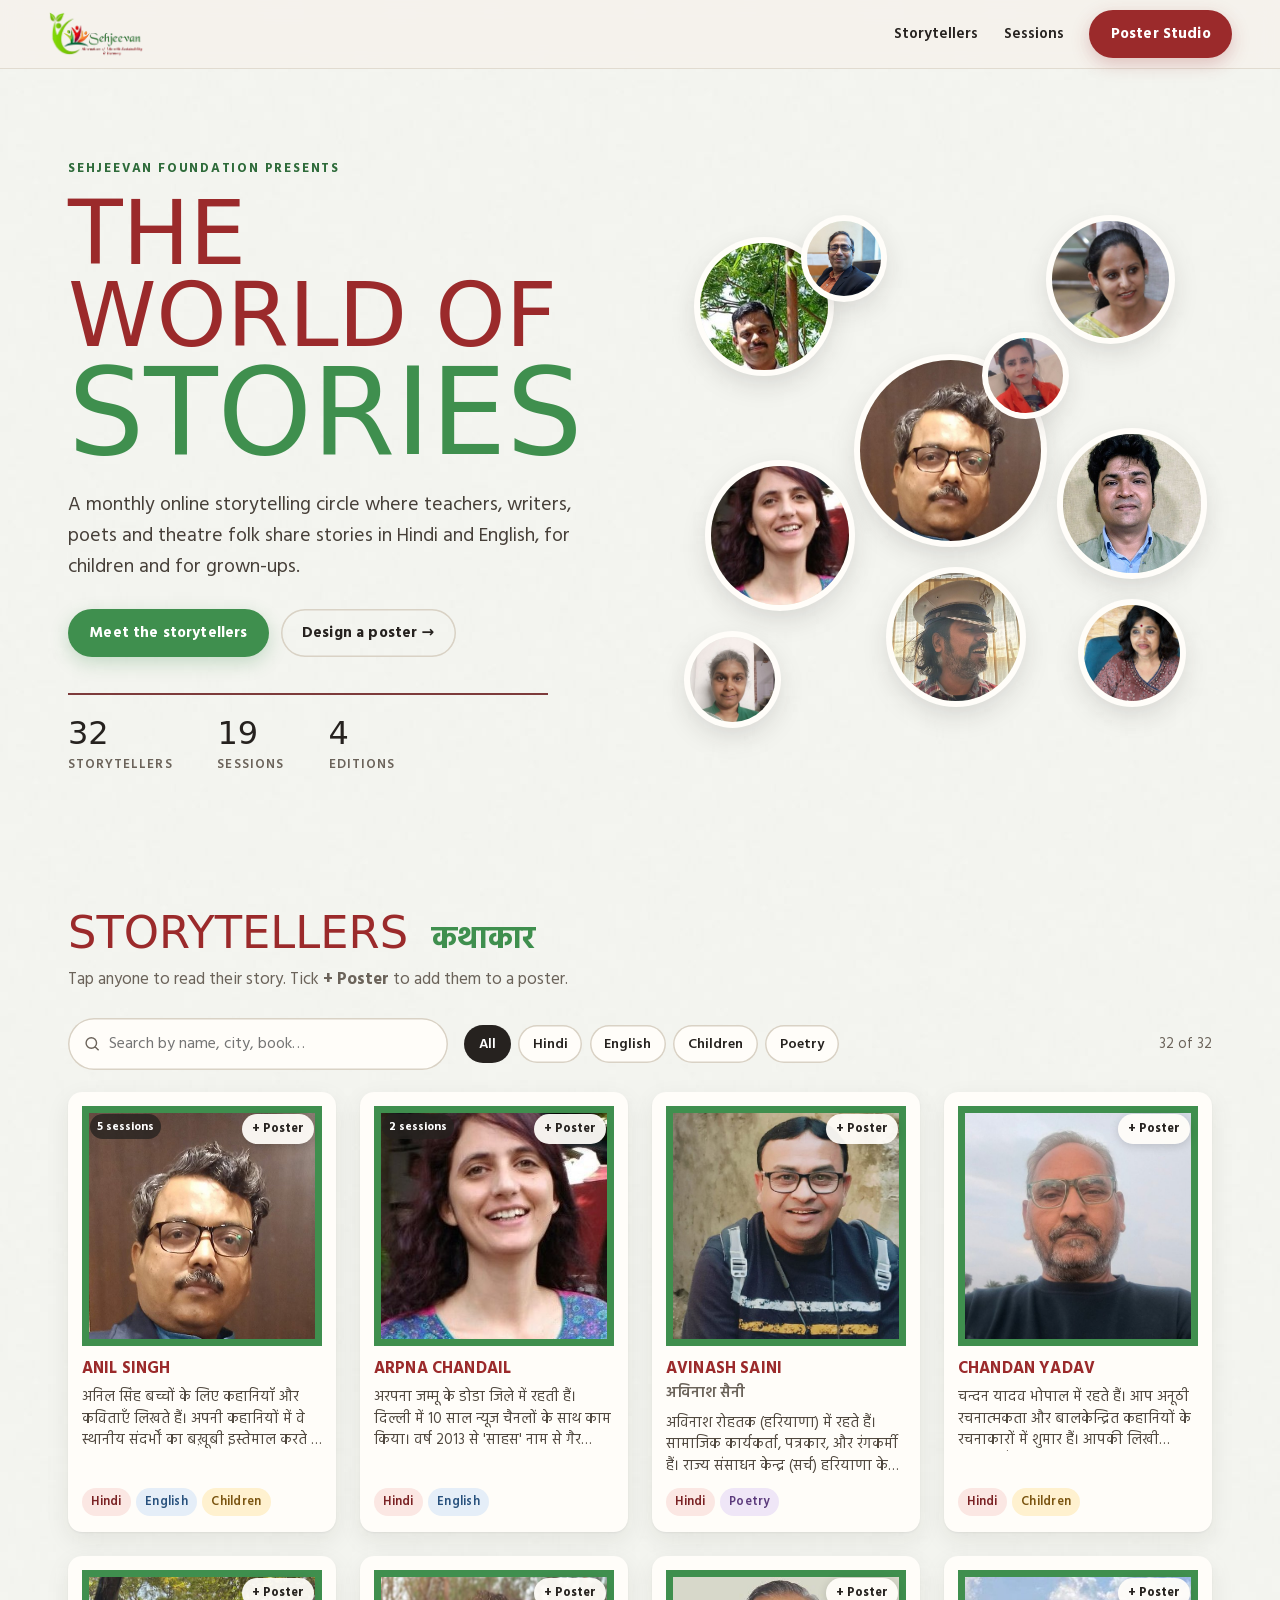
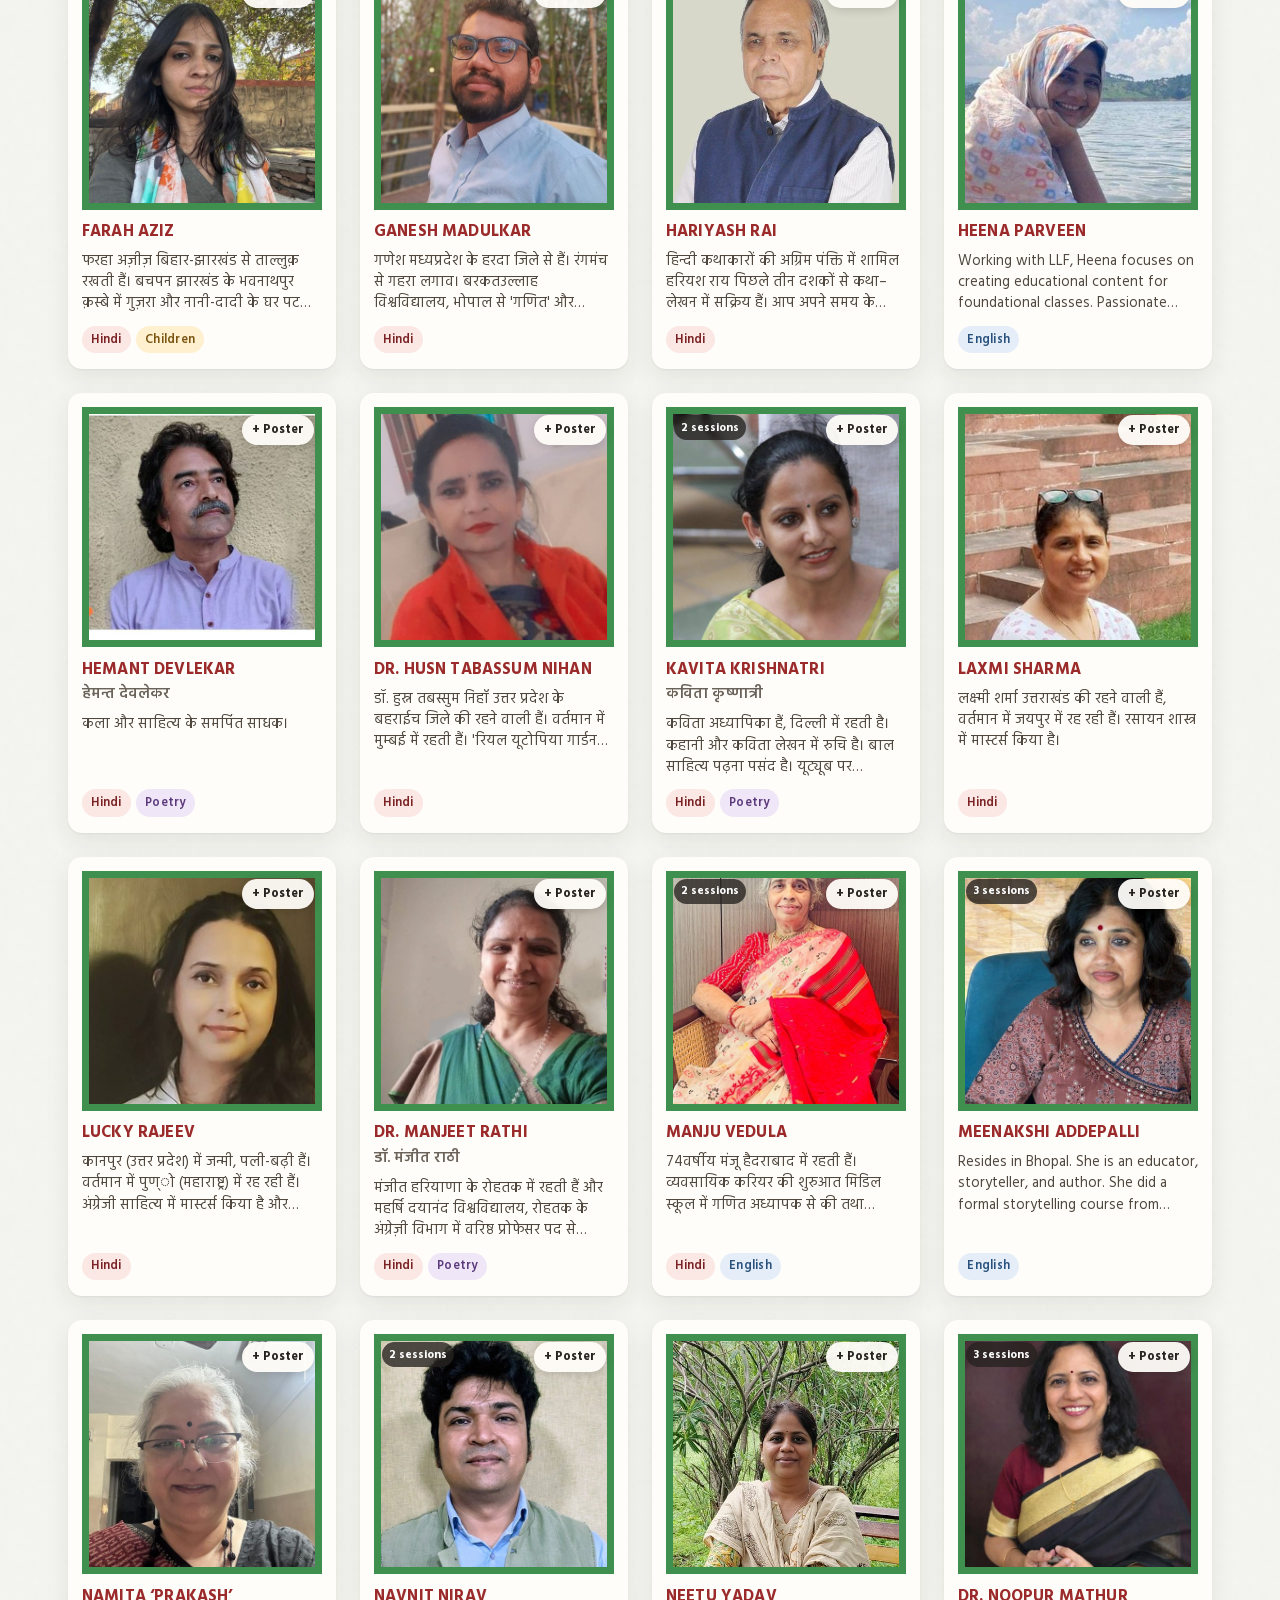
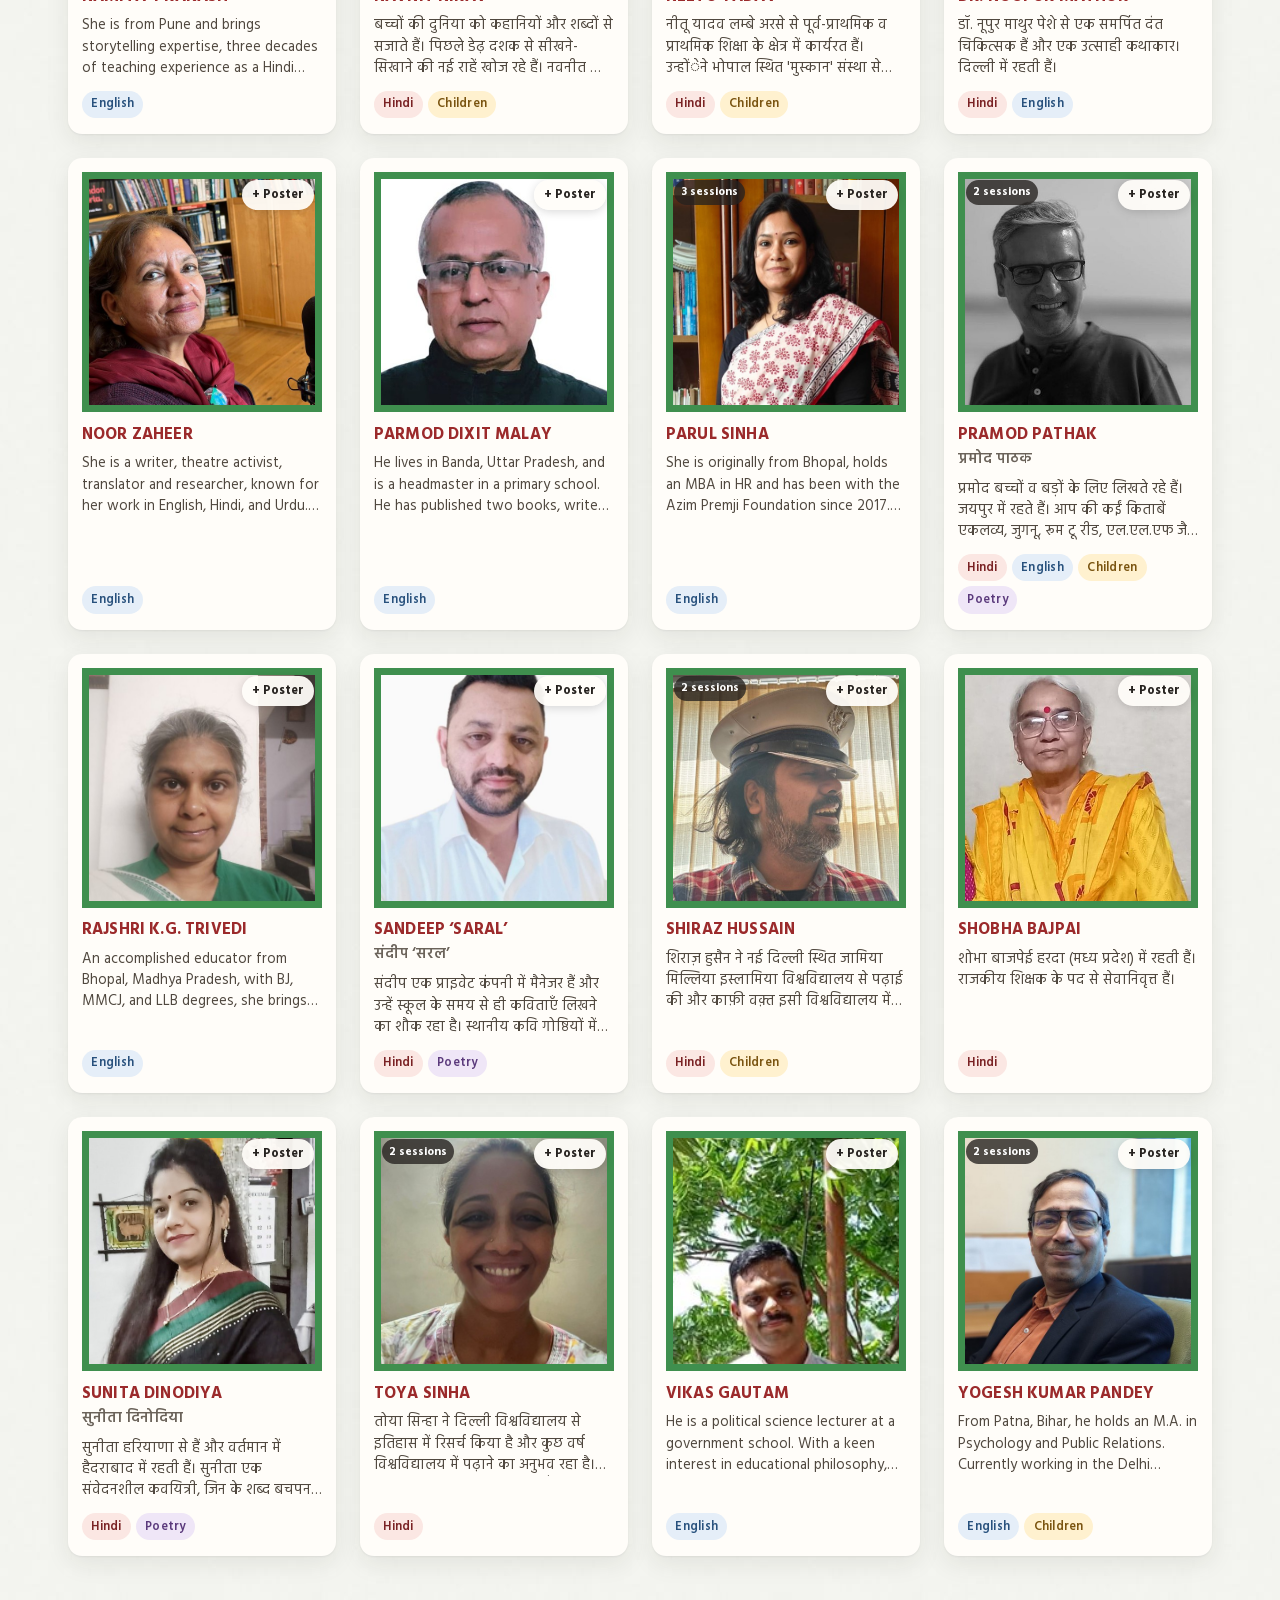
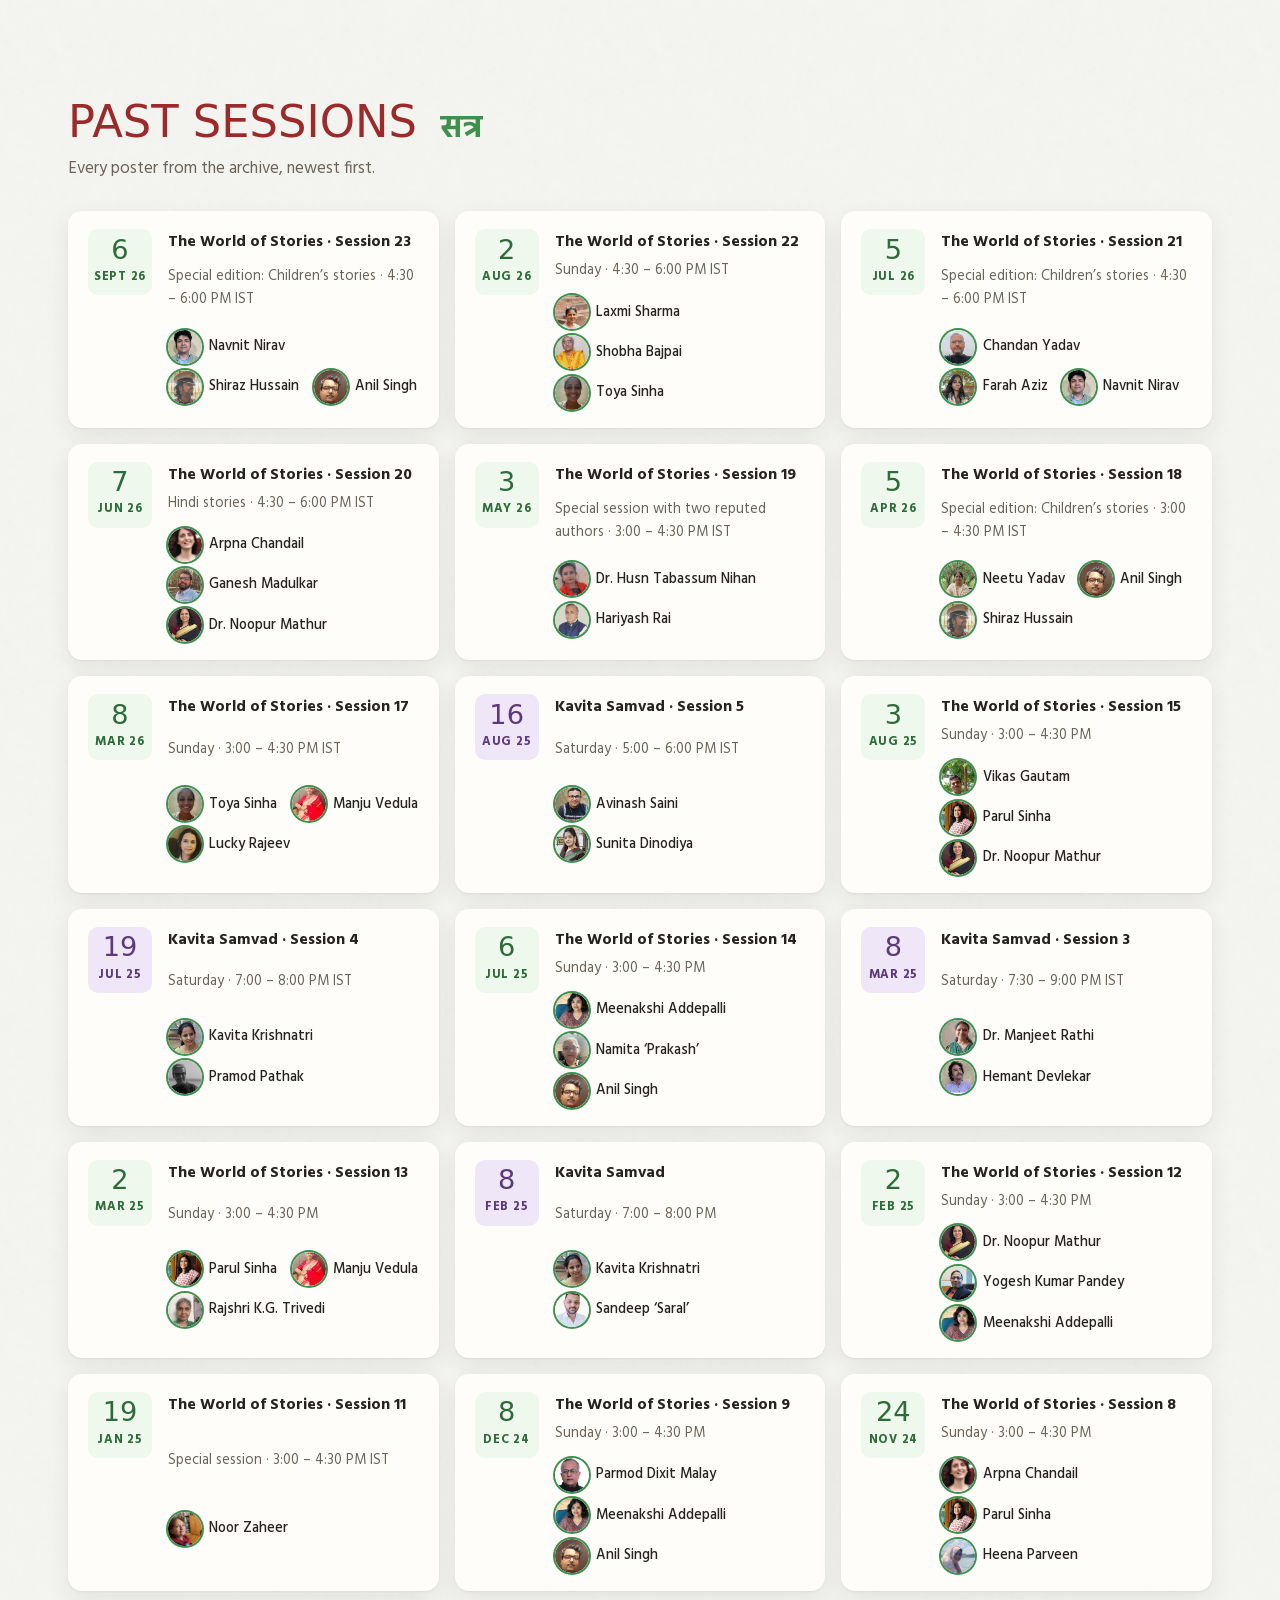
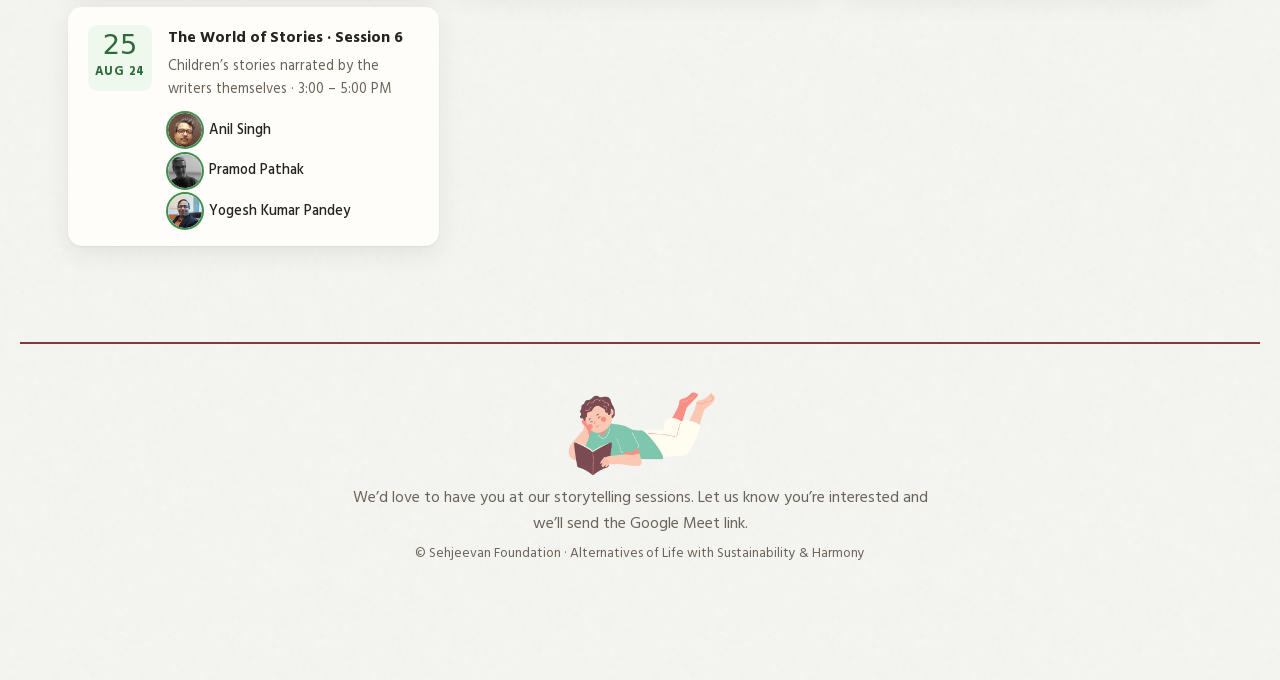
==== index.html @ e97596ca "Storyteller directory and Poster Studio for The World of Stories Photos, names and bios extracted fr" ====
<!doctype html>
<html lang="en">
<head>
  <meta charset="utf-8">
  <meta name="viewport" content="width=device-width, initial-scale=1">
  <title>The World of Stories · Sehjeevan</title>
  <meta name="description" content="Meet the storytellers and poets of Sehjeevan Foundation's online storytelling circle — Hindi, English, Children and Poetry editions.">
  <link rel="icon" href="assets/img/sehjeevan-logo.png">
  <link rel="stylesheet" href="css/base.css">
  <link rel="stylesheet" href="css/site.css">
</head>
<body>
  <header class="topbar">
    <a class="brand" href="./" aria-label="Sehjeevan home"><img src="assets/img/sehjeevan-logo.png" alt="Sehjeevan — Alternatives of Life with Sustainability & Harmony"></a>
    <nav>
      <a href="#storytellers" class="hide-sm">Storytellers</a>
      <a href="#sessions" class="hide-sm">Sessions</a>
      <a class="btn btn-primary" href="poster.html">Poster Studio</a>
    </nav>
  </header>

  <main>
    <section class="hero">
      <div class="hero-copy reveal">
        <p class="eyebrow">Sehjeevan Foundation presents</p>
        <h1 class="wordmark">
          <span class="wm-red">The<br>World of</span>
          <span class="wm-green">Stories</span>
        </h1>
        <p class="lede">A monthly online storytelling circle where teachers, writers, poets and theatre folk share stories in Hindi and English, for children and for grown-ups.</p>
        <div class="hero-cta">
          <a class="btn btn-green" href="#storytellers">Meet the storytellers</a>
          <a class="btn btn-ghost" href="poster.html">Design a poster →</a>
        </div>
        <dl class="stats">
          <div><dt id="stat-people">—</dt><dd>storytellers</dd></div>
          <div><dt id="stat-sessions">—</dt><dd>sessions</dd></div>
          <div><dt>4</dt><dd>editions</dd></div>
        </dl>
      </div>
      <div class="hero-mosaic" id="mosaic" aria-hidden="true"></div>
    </section>

    <section id="storytellers" class="section">
      <div class="section-head reveal">
        <h2>Storytellers <span class="hi">कथाकार</span></h2>
        <p>Tap anyone to read their story. Tick <b>+ Poster</b> to add them to a poster.</p>
      </div>
      <div class="toolbar reveal">
        <label class="search">
          <span class="sr-only">Search storytellers</span>
          <svg viewBox="0 0 24 24" width="18" height="18" aria-hidden="true"><path fill="none" stroke="currentColor" stroke-width="2" d="M10.5 18a7.5 7.5 0 1 1 0-15 7.5 7.5 0 0 1 0 15Zm5.3-2.2L21 21"/></svg>
          <input id="q" type="search" placeholder="Search by name, city, book…" autocomplete="off">
        </label>
        <div class="filters" id="filters" role="group" aria-label="Filter by edition"></div>
        <span class="count" id="count" aria-live="polite"></span>
      </div>
      <div class="grid" id="grid"></div>
      <p class="empty" id="empty" hidden>No storytellers match that search.</p>
    </section>

    <section id="sessions" class="section">
      <div class="section-head reveal">
        <h2>Past sessions <span class="hi">सत्र</span></h2>
        <p>Every poster from the archive, newest first.</p>
      </div>
      <ol class="timeline" id="timeline"></ol>
    </section>
  </main>

  <footer class="site-foot">
    <img src="assets/img/reader.png" alt="" class="foot-reader">
    <p>We’d love to have you at our storytelling sessions. Let us know you’re interested and we’ll send the Google Meet link.</p>
    <p class="small">© Sehjeevan Foundation · Alternatives of Life with Sustainability &amp; Harmony</p>
  </footer>

  <div class="tray" id="tray" hidden>
    <div class="tray-faces" id="trayFaces"></div>
    <span id="trayLabel"></span>
    <button class="btn btn-ghost tray-clear" id="trayClear" type="button">Clear</button>
    <a class="btn btn-primary" id="trayGo" href="poster.html">Create poster →</a>
  </div>

  <dialog class="profile" id="profile">
    <button class="close" type="button" aria-label="Close" data-close>×</button>
    <div class="profile-body" id="profileBody"></div>
  </dialog>

  <script src="data/storytellers.js"></script>
  <script src="js/common.js"></script>
  <script src="js/site.js"></script>
</body>
</html>
---- css/base.css ----
@import url('../assets/fonts/fonts.css');

:root {
  --red: #9b2a2b;
  --red-deep: #7a2224;
  --green: #3f8f4e;
  --green-deep: #2e6b3a;
  --mint: #eef8ec;
  --mint-2: #dff1db;
  --ink: #26221f;
  --muted: #6b635a;
  --line: #d9d2c5;
  --paper: #f5f2ec;
  --card: #fffdf9;
  --rule: #7d3b3b;
  --shadow: 0 1px 2px rgba(38, 34, 31, .06), 0 8px 24px rgba(38, 34, 31, .08);
  --radius: 14px;
  --display: 'Archivo Black', 'Archivo', system-ui, sans-serif;
  --sans: 'Archivo', 'Hind', system-ui, sans-serif;
  --text: 'Hind', 'Archivo', system-ui, sans-serif;
}

* { box-sizing: border-box; }
html { scroll-behavior: smooth; }
body {
  margin: 0;
  font-family: var(--text);
  color: var(--ink);
  background: var(--paper) url('../assets/img/paper.jpg');
  -webkit-font-smoothing: antialiased;
  overflow-x: clip;
}
img { display: block; max-width: 100%; }
button, input, select, textarea { font: inherit; color: inherit; }
a { color: var(--green-deep); }
:focus-visible { outline: 3px solid color-mix(in srgb, var(--green) 60%, transparent); outline-offset: 2px; }

.btn {
  display: inline-flex; align-items: center; justify-content: center; gap: .5em;
  border: 0; border-radius: 999px; padding: .8em 1.4em;
  font-family: var(--sans); font-weight: 700; font-size: .95rem; letter-spacing: .01em;
  cursor: pointer; text-decoration: none; transition: transform .15s ease, background .15s ease, box-shadow .15s ease;
}
.btn:active { transform: translateY(1px); }
.btn-primary { background: var(--red); color: #fff; box-shadow: 0 6px 18px rgba(155, 42, 43, .25); }
.btn-primary:hover { background: var(--red-deep); }
.btn-green { background: var(--green); color: #fff; box-shadow: 0 6px 18px rgba(63, 143, 78, .25); }
.btn-green:hover { background: var(--green-deep); }
.btn-ghost { background: transparent; color: var(--ink); box-shadow: inset 0 0 0 1.5px var(--line); }
.btn-ghost:hover { box-shadow: inset 0 0 0 1.5px var(--ink); }

.chip {
  display: inline-flex; align-items: center; gap: .35em;
  font-family: var(--sans); font-weight: 600; font-size: .78rem; letter-spacing: .02em;
  padding: .3em .75em; border-radius: 999px; white-space: nowrap;
}
.chip.hindi { background: #fbe7e3; color: var(--red-deep); }
.chip.english { background: #e5eef8; color: #28517d; }
.chip.children { background: #fff1cf; color: #7a5410; }
.chip.poetry { background: #efe6f7; color: #5b3a7c; }

.brand { display: flex; align-items: center; gap: .6rem; text-decoration: none; color: var(--ink); }
.brand img { height: 46px; width: auto; }

.topbar {
  position: sticky; top: 0; z-index: 30;
  display: flex; align-items: center; justify-content: space-between; gap: 1rem;
  padding: .6rem clamp(16px, 4vw, 48px);
  background: color-mix(in srgb, var(--paper) 88%, transparent);
  backdrop-filter: blur(10px); -webkit-backdrop-filter: blur(10px);
  border-bottom: 1px solid color-mix(in srgb, var(--line) 70%, transparent);
}
.topbar nav { display: flex; align-items: center; gap: clamp(.5rem, 2vw, 1.6rem); }
.topbar nav a:not(.btn) { color: var(--ink); text-decoration: none; font-family: var(--sans); font-weight: 600; font-size: .95rem; }
.topbar nav a:not(.btn):hover { color: var(--red); }
@media (max-width: 640px) { .topbar nav a.hide-sm { display: none; } .brand img { height: 38px; } }

.sr-only { position: absolute; width: 1px; height: 1px; overflow: hidden; clip: rect(0 0 0 0); white-space: nowrap; }
---- css/site.css ----
/* ---------- Hero ---------- */
.hero {
  display: grid; grid-template-columns: minmax(0, 1.05fr) minmax(0, 1fr); gap: clamp(24px, 4vw, 64px);
  align-items: center; max-width: 1240px; margin: 0 auto;
  padding: clamp(32px, 7vw, 96px) clamp(16px, 4vw, 48px) clamp(24px, 5vw, 72px);
}
.eyebrow { font-family: var(--sans); font-weight: 700; text-transform: uppercase; letter-spacing: .14em; font-size: .8rem; color: var(--green-deep); margin: 0 0 .8rem; }
.wordmark { margin: 0; font-family: var(--display); font-weight: 400; text-transform: uppercase; line-height: .92; letter-spacing: -.01em; }
.wordmark .wm-red { display: block; color: var(--red); font-size: clamp(2.8rem, 7vw, 5.6rem); }
.wordmark .wm-green { display: block; color: var(--green); font-size: clamp(3.6rem, 9.4vw, 7.6rem); }
.lede { font-size: clamp(1.05rem, 1.6vw, 1.22rem); line-height: 1.6; color: #463f38; max-width: 34rem; margin: 1.4rem 0 1.6rem; }
.hero-cta { display: flex; flex-wrap: wrap; gap: .75rem; }
.stats { display: flex; gap: clamp(1.2rem, 4vw, 2.8rem); margin: 2.2rem 0 0; padding-top: 1.4rem; border-top: 2px solid var(--rule); max-width: 30rem; }
.stats div { margin: 0; }
.stats dt { font-family: var(--display); font-size: 2rem; color: var(--ink); line-height: 1; }
.stats dd { margin: .3rem 0 0; font-family: var(--sans); font-weight: 600; font-size: .82rem; text-transform: uppercase; letter-spacing: .08em; color: var(--muted); }

.hero-mosaic { position: relative; aspect-ratio: 1 / 1; width: 100%; max-width: 560px; justify-self: center; }
.hero-mosaic .bubble {
  position: absolute; border-radius: 50%; overflow: hidden; background: var(--mint);
  box-shadow: 0 0 0 6px var(--card), 0 10px 30px rgba(38, 34, 31, .18);
  animation: float 7s ease-in-out infinite; cursor: pointer;
  transition: box-shadow .2s ease;
}
.hero-mosaic .bubble:hover { box-shadow: 0 0 0 6px var(--green), 0 10px 30px rgba(38, 34, 31, .22); }
.hero-mosaic .bubble img { width: 100%; height: 100%; object-fit: cover; }
@keyframes float { 0%, 100% { translate: 0 0; } 50% { translate: 0 -10px; } }
@media (prefers-reduced-motion: reduce) { .hero-mosaic .bubble { animation: none; } }

@media (max-width: 860px) {
  .hero { grid-template-columns: 1fr; }
  .hero-mosaic { max-width: 420px; order: -1; }
}

/* ---------- Sections ---------- */
.section { max-width: 1240px; margin: 0 auto; padding: clamp(32px, 6vw, 72px) clamp(16px, 4vw, 48px); }
.section-head h2 { font-family: var(--display); font-weight: 400; text-transform: uppercase; color: var(--red); font-size: clamp(1.9rem, 4vw, 2.8rem); margin: 0; line-height: 1; }
.section-head h2 .hi { font-family: 'Hind', sans-serif; font-weight: 700; text-transform: none; color: var(--green); font-size: .7em; margin-left: .3em; }
.section-head p { color: var(--muted); margin: .6rem 0 0; font-size: 1.05rem; }

.toolbar { display: flex; flex-wrap: wrap; align-items: center; gap: .8rem 1rem; margin: 1.6rem 0 1.4rem; }
.search { display: flex; align-items: center; gap: .5rem; flex: 1 1 260px; max-width: 380px; background: var(--card); border-radius: 999px; padding: .15rem 1rem; box-shadow: inset 0 0 0 1.5px var(--line); color: var(--muted); }
.search:focus-within { box-shadow: inset 0 0 0 2px var(--green); }
.search input { border: 0; background: transparent; outline: 0; padding: .65rem 0; width: 100%; color: var(--ink); }
.filters { display: flex; flex-wrap: wrap; gap: .45rem; }
.filters button {
  border: 0; cursor: pointer; font-family: var(--sans); font-weight: 600; font-size: .88rem;
  padding: .55em 1.05em; border-radius: 999px; background: var(--card); box-shadow: inset 0 0 0 1.5px var(--line); color: var(--ink);
  transition: background .15s, color .15s, box-shadow .15s;
}
.filters button:hover { box-shadow: inset 0 0 0 1.5px var(--ink); }
.filters button[aria-pressed="true"] { background: var(--ink); color: #fff; box-shadow: none; }
.count { margin-left: auto; color: var(--muted); font-family: var(--sans); font-size: .9rem; }

/* ---------- Cards ---------- */
.grid { display: grid; grid-template-columns: repeat(auto-fill, minmax(min(220px, 100%), 1fr)); gap: clamp(14px, 2vw, 24px); }
.card {
  position: relative; background: var(--card); border-radius: var(--radius); box-shadow: var(--shadow);
  padding: 14px 14px 16px; cursor: pointer; text-align: left; border: 0; display: flex; flex-direction: column;
  transition: transform .25s cubic-bezier(.2, .7, .3, 1), box-shadow .25s;
}
.card:hover { transform: translateY(-4px) rotate(-.4deg); box-shadow: 0 2px 4px rgba(38, 34, 31, .06), 0 18px 40px rgba(38, 34, 31, .14); }
.card .frame { position: relative; aspect-ratio: 1; border: 7px solid var(--green); background: var(--mint-2); overflow: hidden; }
.card .frame img { width: 100%; height: 100%; object-fit: cover; transition: scale .5s ease; }
.card:hover .frame img { scale: 1.04; }
.card h3 { font-family: var(--sans); font-weight: 800; text-transform: uppercase; color: var(--red); font-size: 1.02rem; letter-spacing: .01em; margin: .85rem 0 0; line-height: 1.2; }
.card .hi-name { font-weight: 600; color: var(--muted); font-size: .95rem; margin-top: .1rem; }
.card .snippet { color: #50483f; font-size: .92rem; line-height: 1.45; margin: .5rem 0 .7rem; display: -webkit-box; -webkit-line-clamp: 3; -webkit-box-orient: vertical; overflow: hidden; }
.card .tags { display: flex; flex-wrap: wrap; gap: .3rem; margin-top: auto; }
.card .pick {
  position: absolute; top: 22px; right: 22px; z-index: 2;
  border: 0; cursor: pointer; border-radius: 999px; padding: .4em .8em;
  font-family: var(--sans); font-weight: 700; font-size: .78rem;
  background: rgba(255, 253, 249, .94); color: var(--ink); box-shadow: 0 2px 10px rgba(0, 0, 0, .15);
  transition: background .15s, color .15s;
}
.card .pick:hover { background: #fff; }
.card .pick[aria-pressed="true"] { background: var(--red); color: #fff; }
.card .times { position: absolute; left: 22px; top: 22px; z-index: 2; font-family: var(--sans); font-weight: 700; font-size: .72rem; background: rgba(38, 34, 31, .78); color: #fff; padding: .3em .6em; border-radius: 999px; }
.empty { text-align: center; color: var(--muted); padding: 2rem; }

/* ---------- Timeline ---------- */
.timeline { list-style: none; margin: 1.8rem 0 0; padding: 0; display: grid; grid-template-columns: repeat(auto-fill, minmax(min(330px, 100%), 1fr)); gap: 16px; }
.session { background: var(--card); border-radius: var(--radius); box-shadow: var(--shadow); padding: 18px 20px; display: grid; grid-template-columns: auto 1fr; gap: 4px 16px; align-items: start; }
.session .when { grid-row: span 3; text-align: center; min-width: 64px; padding: .4rem .2rem; border-radius: 10px; background: var(--mint); color: var(--green-deep); font-family: var(--sans); }
.session .when b { display: block; font-family: var(--display); font-size: 1.7rem; line-height: 1; font-weight: 400; }
.session .when span { font-weight: 700; font-size: .78rem; text-transform: uppercase; letter-spacing: .06em; }
.session.poetry .when { background: #efe6f7; color: #5b3a7c; }
.session h4 { margin: 0; font-family: var(--sans); font-weight: 800; font-size: .98rem; }
.session .theme { color: var(--muted); font-size: .9rem; }
.session .faces { display: flex; flex-wrap: wrap; gap: .4rem .9rem; margin-top: .55rem; }
.session .face { display: flex; align-items: center; gap: .45rem; border: 0; background: none; padding: 0; cursor: pointer; font-size: .9rem; font-weight: 500; color: var(--ink); }
.session .face:hover span { color: var(--red); text-decoration: underline; }
.session .face img { width: 34px; height: 34px; border-radius: 50%; object-fit: cover; box-shadow: 0 0 0 2px var(--green); }
.session .face .ph { width: 34px; height: 34px; border-radius: 50%; overflow: hidden; flex: none; }
.session .face .ph img { box-shadow: none; }
.session .face .ph { box-shadow: 0 0 0 2px var(--green); }

/* ---------- Profile dialog ---------- */
.profile { border: 0; padding: 0; border-radius: 18px; width: min(880px, calc(100vw - 24px)); max-height: calc(100vh - 32px); background: var(--card); color: var(--ink); box-shadow: 0 30px 80px rgba(0, 0, 0, .35); }
.profile::backdrop { background: rgba(30, 26, 22, .55); backdrop-filter: blur(3px); }
.profile[open] { animation: pop .25s cubic-bezier(.2, .8, .3, 1.1); }
@keyframes pop { from { opacity: 0; transform: translateY(12px) scale(.98); } }
.profile .close { position: absolute; top: 10px; right: 12px; z-index: 3; width: 40px; height: 40px; border-radius: 50%; border: 0; cursor: pointer; font-size: 1.6rem; line-height: 1; background: var(--paper); }
.profile-body { display: grid; grid-template-columns: 300px 1fr; }
.profile-side { background: var(--mint); padding: 28px; display: flex; flex-direction: column; gap: 12px; }
.profile-side .frame { border: 9px solid var(--green); aspect-ratio: 1; overflow: hidden; background: var(--mint-2); }
.profile-side .frame img { width: 100%; height: 100%; object-fit: cover; }
.profile-side .thumbs { display: flex; gap: 8px; }
.profile-side .thumbs button { width: 52px; height: 52px; padding: 0; border: 3px solid transparent; cursor: pointer; overflow: hidden; background: none; }
.profile-side .thumbs button[aria-pressed="true"] { border-color: var(--green); }
.profile-side .thumbs img { width: 100%; height: 100%; object-fit: cover; }
.profile-main { padding: 30px 32px 28px; overflow: auto; max-height: calc(100vh - 32px); }
.profile-main h2 { font-family: var(--display); font-weight: 400; text-transform: uppercase; color: var(--red); font-size: 2rem; line-height: 1; margin: 0 40px 0 0; }
.profile-main .hi-name { font-weight: 600; font-size: 1.2rem; color: var(--green-deep); margin-top: .3rem; }
.profile-main .tags { display: flex; flex-wrap: wrap; gap: .35rem; margin: .9rem 0 1rem; }
.lang-toggle { display: inline-flex; background: var(--paper); border-radius: 999px; padding: 3px; margin-bottom: .6rem; }
.lang-toggle button { border: 0; background: none; border-radius: 999px; padding: .35em 1em; cursor: pointer; font-weight: 600; font-size: .9rem; }
.lang-toggle button[aria-pressed="true"] { background: var(--ink); color: #fff; }
.profile-main .bio p { font-size: 1.06rem; line-height: 1.7; margin: 0 0 .9rem; color: #3b342e; }
.profile-main h5 { font-family: var(--sans); text-transform: uppercase; letter-spacing: .1em; font-size: .75rem; color: var(--muted); margin: 1.4rem 0 .5rem; }
.profile-main ul.appear { list-style: none; padding: 0; margin: 0; display: grid; gap: .35rem; font-size: .95rem; }
.profile-main ul.appear li { display: flex; gap: .6rem; }
.profile-main ul.appear b { font-family: var(--sans); font-size: .85rem; min-width: 96px; color: var(--green-deep); }
.profile-actions { display: flex; flex-wrap: wrap; gap: .6rem; margin-top: 1.4rem; }
@media (max-width: 720px) {
  .profile-body { grid-template-columns: 1fr; }
  .profile-side { padding: 20px 20px 16px; flex-direction: row; align-items: flex-end; }
  .profile-side .frame { width: 140px; flex: none; border-width: 6px; }
  .profile-side .thumbs { flex-direction: column; }
  .profile-main { padding: 20px; max-height: none; }
  .profile { overflow: auto; }
  .profile-main h2 { font-size: 1.6rem; }
}

/* ---------- Tray ---------- */
.tray[hidden] { display: none; }
.tray {
  position: fixed; left: 50%; bottom: 18px; translate: -50% 0; z-index: 40;
  display: flex; align-items: center; gap: .8rem; padding: .5rem .5rem .5rem .8rem;
  background: var(--ink); color: #fff; border-radius: 999px; box-shadow: 0 16px 40px rgba(0, 0, 0, .3);
  font-family: var(--sans); font-weight: 600; font-size: .92rem; max-width: calc(100vw - 24px);
  animation: rise .3s cubic-bezier(.2, .8, .3, 1.1);
}
@keyframes rise { from { opacity: 0; translate: -50% 20px; } }
.tray-faces { display: flex; }
.tray-faces .ph { width: 34px; height: 34px; border-radius: 50%; overflow: hidden; box-shadow: 0 0 0 2px var(--ink); margin-left: -8px; }
.tray-faces .ph:first-child { margin-left: 0; }
.tray-faces img { width: 100%; height: 100%; object-fit: cover; }
.tray .tray-clear { color: #fff; box-shadow: inset 0 0 0 1.5px rgba(255, 255, 255, .3); padding: .6em 1em; }
.tray .btn-primary { padding: .7em 1.2em; }
@media (max-width: 520px) { .tray #trayLabel { display: none; } }

@media (max-width: 560px) {
  .grid { grid-template-columns: repeat(2, minmax(0, 1fr)); gap: 12px; }
  .card { padding: 8px 8px 12px; }
  .card .frame { border-width: 5px; }
  .card h3 { font-size: .9rem; }
  .card .snippet { display: none; }
  .card .pick { top: 14px; right: 14px; font-size: .7rem; }
  .card .times { top: 14px; left: 14px; font-size: .65rem; }
  .count { margin-left: 0; }
}

/* ---------- Footer ---------- */
.site-foot { text-align: center; padding: 48px 16px 110px; color: var(--muted); border-top: 2px solid var(--rule); max-width: 1240px; margin: 24px auto 0; }
.site-foot p { max-width: 36rem; margin: .4rem auto; }
.site-foot .small { font-size: .85rem; }
.foot-reader { width: 150px; margin: 0 auto 10px; }

/* ---------- Scroll reveal ---------- */
.reveal { opacity: 0; transform: translateY(18px); transition: opacity .7s ease, transform .7s cubic-bezier(.2, .7, .3, 1); }
.reveal.in { opacity: 1; transform: none; }
@media (prefers-reduced-motion: reduce) { .reveal { opacity: 1; transform: none; transition: none; } }
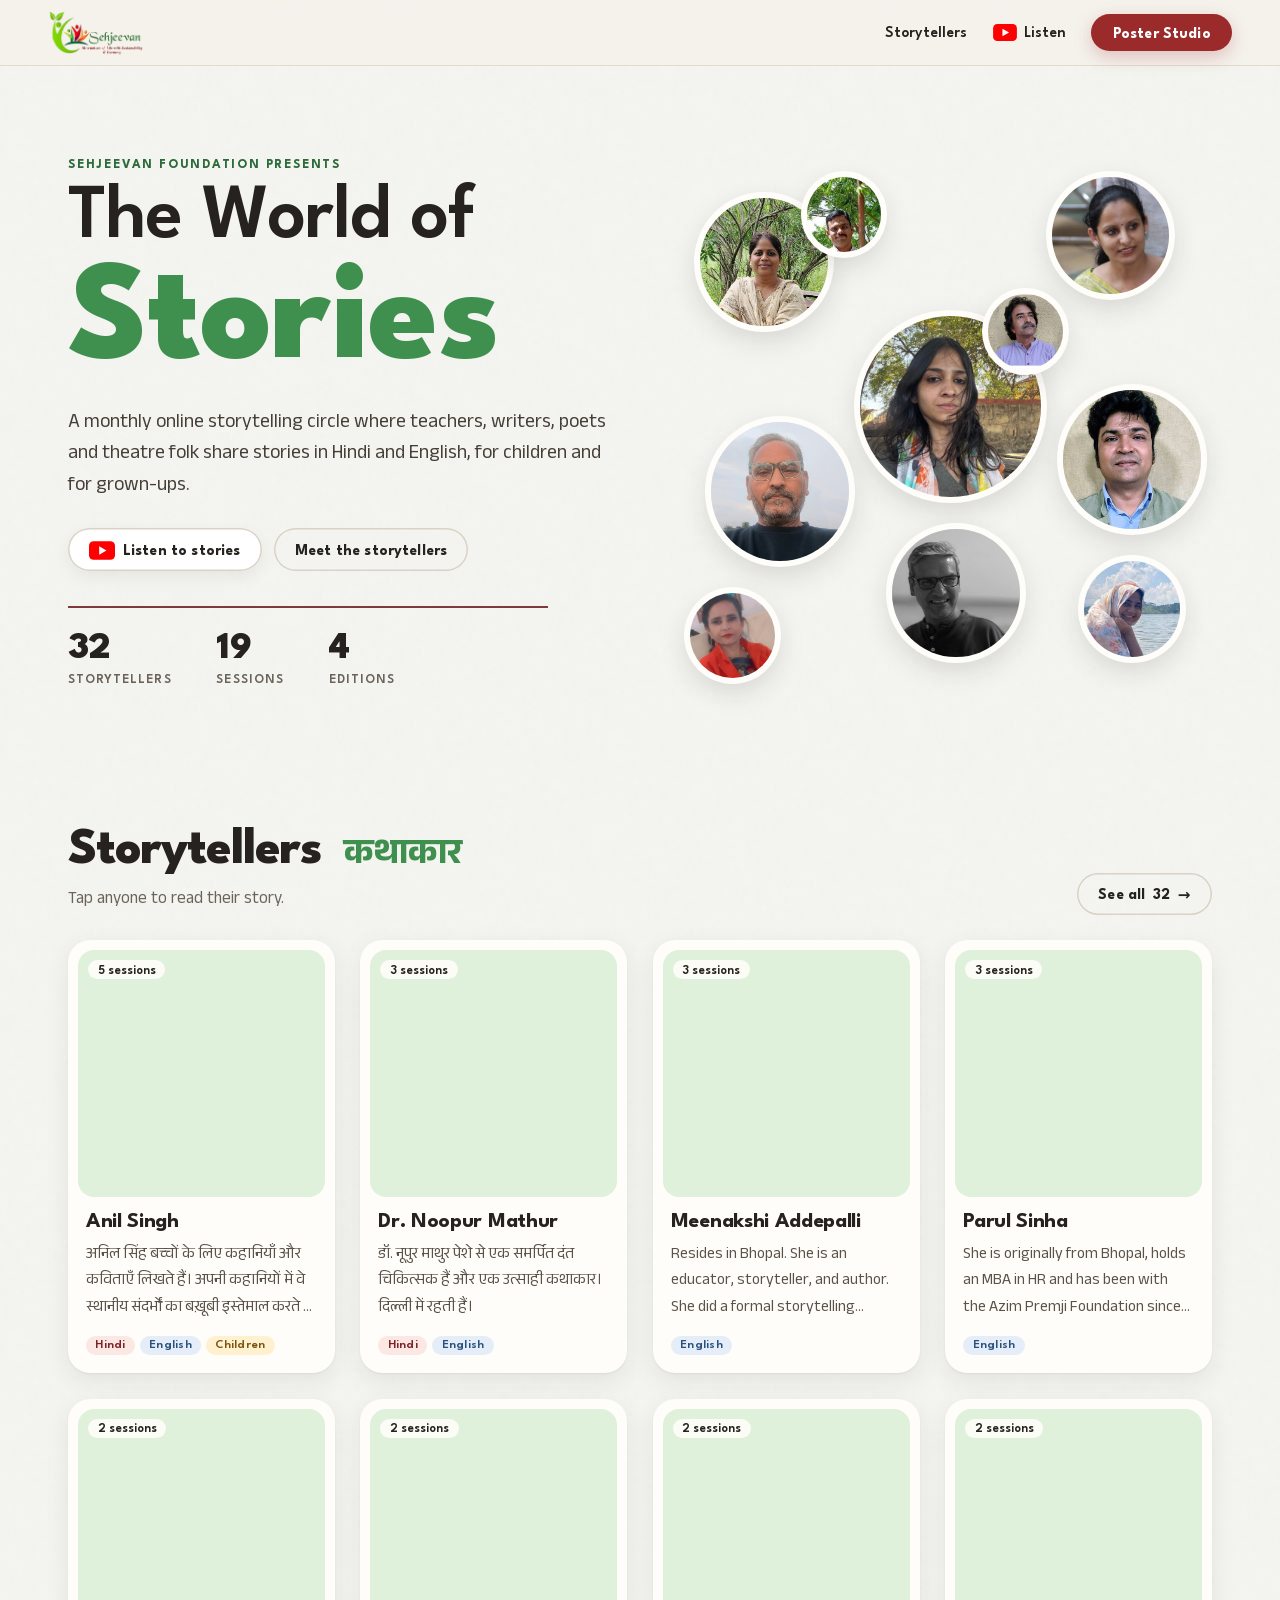
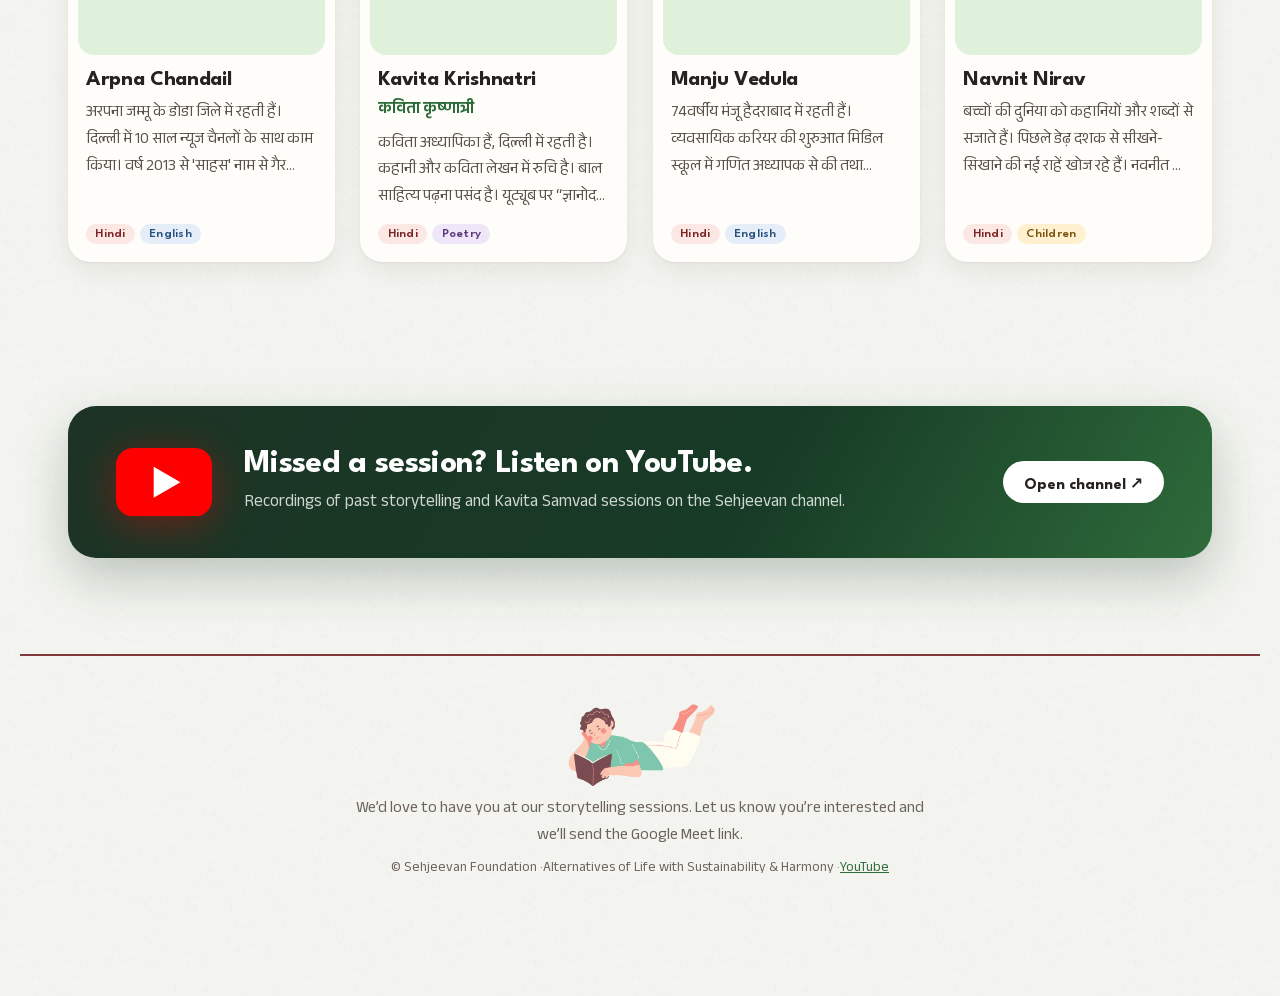
==== commit a242099e: "Redesign poster studio and site: step-by-step builder, modern poster, YouTube link - Poster Studio i" ====
--- a/index.html
+++ b/index.html
@@ -4,17 +4,17 @@
   <meta charset="utf-8">
   <meta name="viewport" content="width=device-width, initial-scale=1">
   <title>The World of Stories · Sehjeevan</title>
-  <meta name="description" content="Meet the storytellers and poets of Sehjeevan Foundation's online storytelling circle — Hindi, English, Children and Poetry editions.">
+  <meta name="description" content="Meet the storytellers and poets of Sehjeevan Foundation's online storytelling circle, in Hindi, English, Children and Poetry editions.">
   <link rel="icon" href="assets/img/sehjeevan-logo.png">
   <link rel="stylesheet" href="css/base.css">
   <link rel="stylesheet" href="css/site.css">
 </head>
 <body>
   <header class="topbar">
-    <a class="brand" href="./" aria-label="Sehjeevan home"><img src="assets/img/sehjeevan-logo.png" alt="Sehjeevan — Alternatives of Life with Sustainability & Harmony"></a>
+    <a class="brand" href="./" aria-label="Sehjeevan home"><img src="assets/img/sehjeevan-logo.png" alt="Sehjeevan: Alternatives of Life with Sustainability & Harmony"></a>
     <nav>
-      <a href="#storytellers" class="hide-sm">Storytellers</a>
-      <a href="#sessions" class="hide-sm">Sessions</a>
+      <a href="storytellers.html" class="hide-sm">Storytellers</a>
+      <a href="https://www.youtube.com/@Sehjeevan/videos" target="_blank" rel="noopener" class="nav-yt"><svg viewBox="0 0 28 20" width="24" height="17" aria-hidden="true"><rect width="28" height="20" rx="5" fill="#FF0000"/><path d="M11 5.5v9l7.8-4.5L11 5.5Z" fill="#fff"/></svg><span class="hide-sm">Listen</span></a>
       <a class="btn btn-primary" href="poster.html">Poster Studio</a>
     </nav>
   </header>
@@ -24,13 +24,13 @@
       <div class="hero-copy reveal">
         <p class="eyebrow">Sehjeevan Foundation presents</p>
         <h1 class="wordmark">
-          <span class="wm-red">The<br>World of</span>
+          <span class="wm-red">The World of</span>
           <span class="wm-green">Stories</span>
         </h1>
         <p class="lede">A monthly online storytelling circle where teachers, writers, poets and theatre folk share stories in Hindi and English, for children and for grown-ups.</p>
         <div class="hero-cta">
-          <a class="btn btn-green" href="#storytellers">Meet the storytellers</a>
-          <a class="btn btn-ghost" href="poster.html">Design a poster →</a>
+          <a class="btn btn-yt" href="https://www.youtube.com/@Sehjeevan/videos" target="_blank" rel="noopener"><svg viewBox="0 0 28 20" width="26" height="19" aria-hidden="true"><rect width="28" height="20" rx="5" fill="#FF0000"/><path d="M11 5.5v9l7.8-4.5L11 5.5Z" fill="#fff"/></svg>Listen to stories</a>
+          <a class="btn btn-ghost" href="storytellers.html">Meet the storytellers</a>
         </div>
         <dl class="stats">
           <div><dt id="stat-people">—</dt><dd>storytellers</dd></div>
@@ -41,45 +41,35 @@
       <div class="hero-mosaic" id="mosaic" aria-hidden="true"></div>
     </section>
 
-    <section id="storytellers" class="section">
-      <div class="section-head reveal">
-        <h2>Storytellers <span class="hi">कथाकार</span></h2>
-        <p>Tap anyone to read their story. Tick <b>+ Poster</b> to add them to a poster.</p>
+    <section class="section">
+      <div class="section-head split reveal">
+        <div>
+          <h2>Storytellers <span class="hi">कथाकार</span></h2>
+          <p>Tap anyone to read their story.</p>
+        </div>
+        <a class="btn btn-ghost" href="storytellers.html">See all <span id="allCount"></span> →</a>
       </div>
-      <div class="toolbar reveal">
-        <label class="search">
-          <span class="sr-only">Search storytellers</span>
-          <svg viewBox="0 0 24 24" width="18" height="18" aria-hidden="true"><path fill="none" stroke="currentColor" stroke-width="2" d="M10.5 18a7.5 7.5 0 1 1 0-15 7.5 7.5 0 0 1 0 15Zm5.3-2.2L21 21"/></svg>
-          <input id="q" type="search" placeholder="Search by name, city, book…" autocomplete="off">
-        </label>
-        <div class="filters" id="filters" role="group" aria-label="Filter by edition"></div>
-        <span class="count" id="count" aria-live="polite"></span>
-      </div>
-      <div class="grid" id="grid"></div>
-      <p class="empty" id="empty" hidden>No storytellers match that search.</p>
+      <div class="grid" id="featured"></div>
     </section>
 
-    <section id="sessions" class="section">
-      <div class="section-head reveal">
-        <h2>Past sessions <span class="hi">सत्र</span></h2>
-        <p>Every poster from the archive, newest first.</p>
-      </div>
-      <ol class="timeline" id="timeline"></ol>
+    <section class="section">
+      <a class="yt-band reveal" href="https://www.youtube.com/@Sehjeevan/videos" target="_blank" rel="noopener">
+        <svg viewBox="0 0 28 20" class="yt-big" aria-hidden="true"><rect width="28" height="20" rx="5" fill="#FF0000"/><path d="M11 5.5v9l7.8-4.5L11 5.5Z" fill="#fff"/></svg>
+        <span class="yt-copy">
+          <b>Missed a session? Listen on YouTube.</b>
+          <span>Recordings of past storytelling and Kavita Samvad sessions on the Sehjeevan channel.</span>
+        </span>
+        <span class="yt-go">Open channel ↗</span>
+      </a>
     </section>
+
   </main>
 
   <footer class="site-foot">
     <img src="assets/img/reader.png" alt="" class="foot-reader">
     <p>We’d love to have you at our storytelling sessions. Let us know you’re interested and we’ll send the Google Meet link.</p>
-    <p class="small">© Sehjeevan Foundation · Alternatives of Life with Sustainability &amp; Harmony</p>
+    <p class="small">© Sehjeevan Foundation · Alternatives of Life with Sustainability &amp; Harmony · <a href="https://www.youtube.com/@Sehjeevan/videos" target="_blank" rel="noopener">YouTube</a></p>
   </footer>
-
-  <div class="tray" id="tray" hidden>
-    <div class="tray-faces" id="trayFaces"></div>
-    <span id="trayLabel"></span>
-    <button class="btn btn-ghost tray-clear" id="trayClear" type="button">Clear</button>
-    <a class="btn btn-primary" id="trayGo" href="poster.html">Create poster →</a>
-  </div>
 
   <dialog class="profile" id="profile">
     <button class="close" type="button" aria-label="Close" data-close>×</button>
--- a/css/base.css
+++ b/css/base.css
@@ -15,9 +15,9 @@
   --rule: #7d3b3b;
   --shadow: 0 1px 2px rgba(38, 34, 31, .06), 0 8px 24px rgba(38, 34, 31, .08);
   --radius: 14px;
-  --display: 'Archivo Black', 'Archivo', system-ui, sans-serif;
-  --sans: 'Archivo', 'Hind', system-ui, sans-serif;
-  --text: 'Hind', 'Archivo', system-ui, sans-serif;
+  --display: 'League Spartan', 'Anek Devanagari', system-ui, sans-serif;
+  --sans: 'League Spartan', 'Anek Devanagari', system-ui, sans-serif;
+  --text: 'Anek Devanagari', 'League Spartan', system-ui, sans-serif;
 }
 
 * { box-sizing: border-box; }
@@ -76,3 +76,5 @@
 @media (max-width: 640px) { .topbar nav a.hide-sm { display: none; } .brand img { height: 38px; } }
 
 .sr-only { position: absolute; width: 1px; height: 1px; overflow: hidden; clip: rect(0 0 0 0); white-space: nowrap; }
+.nav-yt { display: inline-flex; align-items: center; gap: .45rem; }
+.btn { padding-top: .85em; padding-bottom: .7em; }
--- a/css/site.css
+++ b/css/site.css
@@ -5,14 +5,14 @@
   padding: clamp(32px, 7vw, 96px) clamp(16px, 4vw, 48px) clamp(24px, 5vw, 72px);
 }
 .eyebrow { font-family: var(--sans); font-weight: 700; text-transform: uppercase; letter-spacing: .14em; font-size: .8rem; color: var(--green-deep); margin: 0 0 .8rem; }
-.wordmark { margin: 0; font-family: var(--display); font-weight: 400; text-transform: uppercase; line-height: .92; letter-spacing: -.01em; }
-.wordmark .wm-red { display: block; color: var(--red); font-size: clamp(2.8rem, 7vw, 5.6rem); }
-.wordmark .wm-green { display: block; color: var(--green); font-size: clamp(3.6rem, 9.4vw, 7.6rem); }
+.wordmark { margin: 0; font-family: var(--display); font-weight: 800; line-height: .9; letter-spacing: -.035em; }
+.wordmark .wm-red { display: block; color: var(--ink); font-weight: 600; font-size: clamp(2.6rem, 6vw, 4.8rem); }
+.wordmark .wm-green { display: block; color: var(--green); font-size: clamp(4.2rem, 11vw, 8.8rem); margin-top: .05em; }
 .lede { font-size: clamp(1.05rem, 1.6vw, 1.22rem); line-height: 1.6; color: #463f38; max-width: 34rem; margin: 1.4rem 0 1.6rem; }
 .hero-cta { display: flex; flex-wrap: wrap; gap: .75rem; }
 .stats { display: flex; gap: clamp(1.2rem, 4vw, 2.8rem); margin: 2.2rem 0 0; padding-top: 1.4rem; border-top: 2px solid var(--rule); max-width: 30rem; }
 .stats div { margin: 0; }
-.stats dt { font-family: var(--display); font-size: 2rem; color: var(--ink); line-height: 1; }
+.stats dt { font-family: var(--display); font-weight: 800; font-size: 2.4rem; color: var(--ink); line-height: 1; }
 .stats dd { margin: .3rem 0 0; font-family: var(--sans); font-weight: 600; font-size: .82rem; text-transform: uppercase; letter-spacing: .08em; color: var(--muted); }
 
 .hero-mosaic { position: relative; aspect-ratio: 1 / 1; width: 100%; max-width: 560px; justify-self: center; }
@@ -34,8 +34,8 @@
 
 /* ---------- Sections ---------- */
 .section { max-width: 1240px; margin: 0 auto; padding: clamp(32px, 6vw, 72px) clamp(16px, 4vw, 48px); }
-.section-head h2 { font-family: var(--display); font-weight: 400; text-transform: uppercase; color: var(--red); font-size: clamp(1.9rem, 4vw, 2.8rem); margin: 0; line-height: 1; }
-.section-head h2 .hi { font-family: 'Hind', sans-serif; font-weight: 700; text-transform: none; color: var(--green); font-size: .7em; margin-left: .3em; }
+.section-head h2 { font-family: var(--display); font-weight: 800; letter-spacing: -.02em; color: var(--ink); font-size: clamp(2.1rem, 4.4vw, 3.2rem); margin: 0; line-height: 1; }
+.section-head h2 .hi { font-family: 'Anek Devanagari', sans-serif; font-weight: 700; text-transform: none; color: var(--green); font-size: .7em; margin-left: .3em; }
 .section-head p { color: var(--muted); margin: .6rem 0 0; font-size: 1.05rem; }
 
 .toolbar { display: flex; flex-wrap: wrap; align-items: center; gap: .8rem 1rem; margin: 1.6rem 0 1.4rem; }
@@ -52,49 +52,58 @@
 .filters button[aria-pressed="true"] { background: var(--ink); color: #fff; box-shadow: none; }
 .count { margin-left: auto; color: var(--muted); font-family: var(--sans); font-size: .9rem; }
 
+
 /* ---------- Cards ---------- */
-.grid { display: grid; grid-template-columns: repeat(auto-fill, minmax(min(220px, 100%), 1fr)); gap: clamp(14px, 2vw, 24px); }
+.grid { display: grid; grid-template-columns: repeat(auto-fill, minmax(min(230px, 100%), 1fr)); gap: clamp(14px, 2vw, 26px); }
 .card {
-  position: relative; background: var(--card); border-radius: var(--radius); box-shadow: var(--shadow);
-  padding: 14px 14px 16px; cursor: pointer; text-align: left; border: 0; display: flex; flex-direction: column;
-  transition: transform .25s cubic-bezier(.2, .7, .3, 1), box-shadow .25s;
+  position: relative; background: var(--card); border-radius: 22px; box-shadow: var(--shadow);
+  padding: 10px; cursor: pointer; text-align: left; display: flex; flex-direction: column;
+  transition: transform .3s cubic-bezier(.2, .7, .3, 1), box-shadow .3s;
 }
-.card:hover { transform: translateY(-4px) rotate(-.4deg); box-shadow: 0 2px 4px rgba(38, 34, 31, .06), 0 18px 40px rgba(38, 34, 31, .14); }
-.card .frame { position: relative; aspect-ratio: 1; border: 7px solid var(--green); background: var(--mint-2); overflow: hidden; }
-.card .frame img { width: 100%; height: 100%; object-fit: cover; transition: scale .5s ease; }
-.card:hover .frame img { scale: 1.04; }
-.card h3 { font-family: var(--sans); font-weight: 800; text-transform: uppercase; color: var(--red); font-size: 1.02rem; letter-spacing: .01em; margin: .85rem 0 0; line-height: 1.2; }
-.card .hi-name { font-weight: 600; color: var(--muted); font-size: .95rem; margin-top: .1rem; }
-.card .snippet { color: #50483f; font-size: .92rem; line-height: 1.45; margin: .5rem 0 .7rem; display: -webkit-box; -webkit-line-clamp: 3; -webkit-box-orient: vertical; overflow: hidden; }
+.card:hover { transform: translateY(-5px); box-shadow: 0 2px 4px rgba(38, 34, 31, .06), 0 22px 44px rgba(38, 34, 31, .14); }
+.card .frame { position: relative; aspect-ratio: 1; border-radius: 16px; background: var(--mint-2); overflow: hidden; }
+.card .frame img { width: 100%; height: 100%; object-fit: cover; transition: scale .6s cubic-bezier(.2, .7, .3, 1); }
+.card:hover .frame img { scale: 1.05; }
+.card .times { position: absolute; left: 10px; top: 10px; z-index: 2; font-family: var(--sans); font-weight: 600; font-size: .8rem; background: rgba(255, 253, 249, .92); color: var(--ink); padding: .35em .75em .2em; border-radius: 999px; }
+.card-body { padding: 14px 8px 8px; display: flex; flex-direction: column; flex: 1; }
+.card h3 { font-family: var(--display); font-weight: 700; color: var(--ink); font-size: 1.35rem; letter-spacing: -.015em; margin: 0; line-height: 1.1; }
+.card .hi-name { font-weight: 600; color: var(--green-deep); font-size: 1.02rem; margin-top: .15rem; }
+.card .snippet { color: #5a5249; font-size: .98rem; line-height: 1.7; margin: .5rem 0 .8rem; max-height: 5.1em; display: -webkit-box; -webkit-line-clamp: 3; -webkit-box-orient: vertical; overflow: hidden; }
 .card .tags { display: flex; flex-wrap: wrap; gap: .3rem; margin-top: auto; }
-.card .pick {
-  position: absolute; top: 22px; right: 22px; z-index: 2;
-  border: 0; cursor: pointer; border-radius: 999px; padding: .4em .8em;
-  font-family: var(--sans); font-weight: 700; font-size: .78rem;
-  background: rgba(255, 253, 249, .94); color: var(--ink); box-shadow: 0 2px 10px rgba(0, 0, 0, .15);
-  transition: background .15s, color .15s;
+.empty { text-align: center; color: var(--muted); padding: 2rem; }
+@media (max-width: 560px) {
+  .grid { grid-template-columns: repeat(2, minmax(0, 1fr)); gap: 12px; }
+  .card { padding: 6px; border-radius: 16px; }
+  .card .frame { border-radius: 12px; }
+  .card h3 { font-size: 1.05rem; }
+  .card .snippet { display: none; }
+  .card .times { font-size: .7rem; }
+  .count { margin-left: 0; }
 }
-.card .pick:hover { background: #fff; }
-.card .pick[aria-pressed="true"] { background: var(--red); color: #fff; }
-.card .times { position: absolute; left: 22px; top: 22px; z-index: 2; font-family: var(--sans); font-weight: 700; font-size: .72rem; background: rgba(38, 34, 31, .78); color: #fff; padding: .3em .6em; border-radius: 999px; }
-.empty { text-align: center; color: var(--muted); padding: 2rem; }
 
-/* ---------- Timeline ---------- */
-.timeline { list-style: none; margin: 1.8rem 0 0; padding: 0; display: grid; grid-template-columns: repeat(auto-fill, minmax(min(330px, 100%), 1fr)); gap: 16px; }
-.session { background: var(--card); border-radius: var(--radius); box-shadow: var(--shadow); padding: 18px 20px; display: grid; grid-template-columns: auto 1fr; gap: 4px 16px; align-items: start; }
-.session .when { grid-row: span 3; text-align: center; min-width: 64px; padding: .4rem .2rem; border-radius: 10px; background: var(--mint); color: var(--green-deep); font-family: var(--sans); }
-.session .when b { display: block; font-family: var(--display); font-size: 1.7rem; line-height: 1; font-weight: 400; }
-.session .when span { font-weight: 700; font-size: .78rem; text-transform: uppercase; letter-spacing: .06em; }
-.session.poetry .when { background: #efe6f7; color: #5b3a7c; }
-.session h4 { margin: 0; font-family: var(--sans); font-weight: 800; font-size: .98rem; }
-.session .theme { color: var(--muted); font-size: .9rem; }
-.session .faces { display: flex; flex-wrap: wrap; gap: .4rem .9rem; margin-top: .55rem; }
-.session .face { display: flex; align-items: center; gap: .45rem; border: 0; background: none; padding: 0; cursor: pointer; font-size: .9rem; font-weight: 500; color: var(--ink); }
-.session .face:hover span { color: var(--red); text-decoration: underline; }
-.session .face img { width: 34px; height: 34px; border-radius: 50%; object-fit: cover; box-shadow: 0 0 0 2px var(--green); }
-.session .face .ph { width: 34px; height: 34px; border-radius: 50%; overflow: hidden; flex: none; }
-.session .face .ph img { box-shadow: none; }
-.session .face .ph { box-shadow: 0 0 0 2px var(--green); }
+/* ---------- YouTube ---------- */
+.btn-yt { background: #fff; color: var(--ink); box-shadow: inset 0 0 0 1.5px var(--line), 0 6px 18px rgba(0, 0, 0, .06); }
+.btn-yt:hover { box-shadow: inset 0 0 0 1.5px #ff0000, 0 6px 18px rgba(255, 0, 0, .12); }
+.nav-yt { display: inline-flex; align-items: center; gap: .45rem; }
+.yt-band {
+  display: flex; align-items: center; gap: clamp(16px, 3vw, 32px); text-decoration: none; color: #fff;
+  background: linear-gradient(120deg, #1d3325 0%, #173b26 60%, #2e6b3a 100%); border-radius: 28px; padding: clamp(22px, 4vw, 40px) clamp(22px, 4vw, 48px);
+  box-shadow: 0 20px 50px rgba(23, 59, 38, .25); transition: transform .3s cubic-bezier(.2, .7, .3, 1);
+}
+.yt-band:hover { transform: translateY(-3px); }
+.yt-big { width: clamp(64px, 9vw, 96px); flex: none; filter: drop-shadow(0 8px 20px rgba(255, 0, 0, .35)); }
+.yt-copy { flex: 1; }
+.yt-copy b { display: block; font-family: var(--display); font-weight: 700; font-size: clamp(1.4rem, 2.6vw, 2.1rem); letter-spacing: -.02em; line-height: 1.1; }
+.yt-copy span { display: block; opacity: .8; margin-top: .4rem; font-size: 1.05rem; }
+.yt-go { flex: none; font-family: var(--sans); font-weight: 700; background: #fff; color: var(--ink); border-radius: 999px; padding: .8em 1.3em .65em; }
+@media (max-width: 640px) { .yt-band { flex-wrap: wrap; } .yt-go { width: 100%; text-align: center; } }
+
+/* ---------- Page bits ---------- */
+.section-head.split { display: flex; justify-content: space-between; align-items: flex-end; gap: 1rem; flex-wrap: wrap; margin-bottom: 1.6rem; }
+.page-top { padding-top: clamp(28px, 5vw, 64px); }
+.page-title { font-family: var(--display); font-weight: 800; letter-spacing: -.03em; font-size: clamp(2.6rem, 6vw, 4.6rem); line-height: .95; margin: 0; }
+.page-title .hi { font-family: 'Anek Devanagari', sans-serif; font-weight: 600; color: var(--green); font-size: .5em; letter-spacing: 0; margin-left: .2em; }
+.page-top .section-head > p:last-child { color: var(--muted); font-size: 1.1rem; margin: .7rem 0 0; }
 
 /* ---------- Profile dialog ---------- */
 .profile { border: 0; padding: 0; border-radius: 18px; width: min(880px, calc(100vw - 24px)); max-height: calc(100vh - 32px); background: var(--card); color: var(--ink); box-shadow: 0 30px 80px rgba(0, 0, 0, .35); }
@@ -104,14 +113,14 @@
 .profile .close { position: absolute; top: 10px; right: 12px; z-index: 3; width: 40px; height: 40px; border-radius: 50%; border: 0; cursor: pointer; font-size: 1.6rem; line-height: 1; background: var(--paper); }
 .profile-body { display: grid; grid-template-columns: 300px 1fr; }
 .profile-side { background: var(--mint); padding: 28px; display: flex; flex-direction: column; gap: 12px; }
-.profile-side .frame { border: 9px solid var(--green); aspect-ratio: 1; overflow: hidden; background: var(--mint-2); }
+.profile-side .frame { border-radius: 20px; aspect-ratio: 1; overflow: hidden; background: var(--mint-2); }
 .profile-side .frame img { width: 100%; height: 100%; object-fit: cover; }
 .profile-side .thumbs { display: flex; gap: 8px; }
 .profile-side .thumbs button { width: 52px; height: 52px; padding: 0; border: 3px solid transparent; cursor: pointer; overflow: hidden; background: none; }
 .profile-side .thumbs button[aria-pressed="true"] { border-color: var(--green); }
 .profile-side .thumbs img { width: 100%; height: 100%; object-fit: cover; }
 .profile-main { padding: 30px 32px 28px; overflow: auto; max-height: calc(100vh - 32px); }
-.profile-main h2 { font-family: var(--display); font-weight: 400; text-transform: uppercase; color: var(--red); font-size: 2rem; line-height: 1; margin: 0 40px 0 0; }
+.profile-main h2 { font-family: var(--display); font-weight: 800; letter-spacing: -.02em; color: var(--ink); font-size: 2.3rem; line-height: 1; margin: 0 40px 0 0; }
 .profile-main .hi-name { font-weight: 600; font-size: 1.2rem; color: var(--green-deep); margin-top: .3rem; }
 .profile-main .tags { display: flex; flex-wrap: wrap; gap: .35rem; margin: .9rem 0 1rem; }
 .lang-toggle { display: inline-flex; background: var(--paper); border-radius: 999px; padding: 3px; margin-bottom: .6rem; }
@@ -126,41 +135,13 @@
 @media (max-width: 720px) {
   .profile-body { grid-template-columns: 1fr; }
   .profile-side { padding: 20px 20px 16px; flex-direction: row; align-items: flex-end; }
-  .profile-side .frame { width: 140px; flex: none; border-width: 6px; }
+  .profile-side .frame { width: 140px; flex: none; }
   .profile-side .thumbs { flex-direction: column; }
   .profile-main { padding: 20px; max-height: none; }
   .profile { overflow: auto; }
   .profile-main h2 { font-size: 1.6rem; }
 }
 
-/* ---------- Tray ---------- */
-.tray[hidden] { display: none; }
-.tray {
-  position: fixed; left: 50%; bottom: 18px; translate: -50% 0; z-index: 40;
-  display: flex; align-items: center; gap: .8rem; padding: .5rem .5rem .5rem .8rem;
-  background: var(--ink); color: #fff; border-radius: 999px; box-shadow: 0 16px 40px rgba(0, 0, 0, .3);
-  font-family: var(--sans); font-weight: 600; font-size: .92rem; max-width: calc(100vw - 24px);
-  animation: rise .3s cubic-bezier(.2, .8, .3, 1.1);
-}
-@keyframes rise { from { opacity: 0; translate: -50% 20px; } }
-.tray-faces { display: flex; }
-.tray-faces .ph { width: 34px; height: 34px; border-radius: 50%; overflow: hidden; box-shadow: 0 0 0 2px var(--ink); margin-left: -8px; }
-.tray-faces .ph:first-child { margin-left: 0; }
-.tray-faces img { width: 100%; height: 100%; object-fit: cover; }
-.tray .tray-clear { color: #fff; box-shadow: inset 0 0 0 1.5px rgba(255, 255, 255, .3); padding: .6em 1em; }
-.tray .btn-primary { padding: .7em 1.2em; }
-@media (max-width: 520px) { .tray #trayLabel { display: none; } }
-
-@media (max-width: 560px) {
-  .grid { grid-template-columns: repeat(2, minmax(0, 1fr)); gap: 12px; }
-  .card { padding: 8px 8px 12px; }
-  .card .frame { border-width: 5px; }
-  .card h3 { font-size: .9rem; }
-  .card .snippet { display: none; }
-  .card .pick { top: 14px; right: 14px; font-size: .7rem; }
-  .card .times { top: 14px; left: 14px; font-size: .65rem; }
-  .count { margin-left: 0; }
-}
 
 /* ---------- Footer ---------- */
 .site-foot { text-align: center; padding: 48px 16px 110px; color: var(--muted); border-top: 2px solid var(--rule); max-width: 1240px; margin: 24px auto 0; }
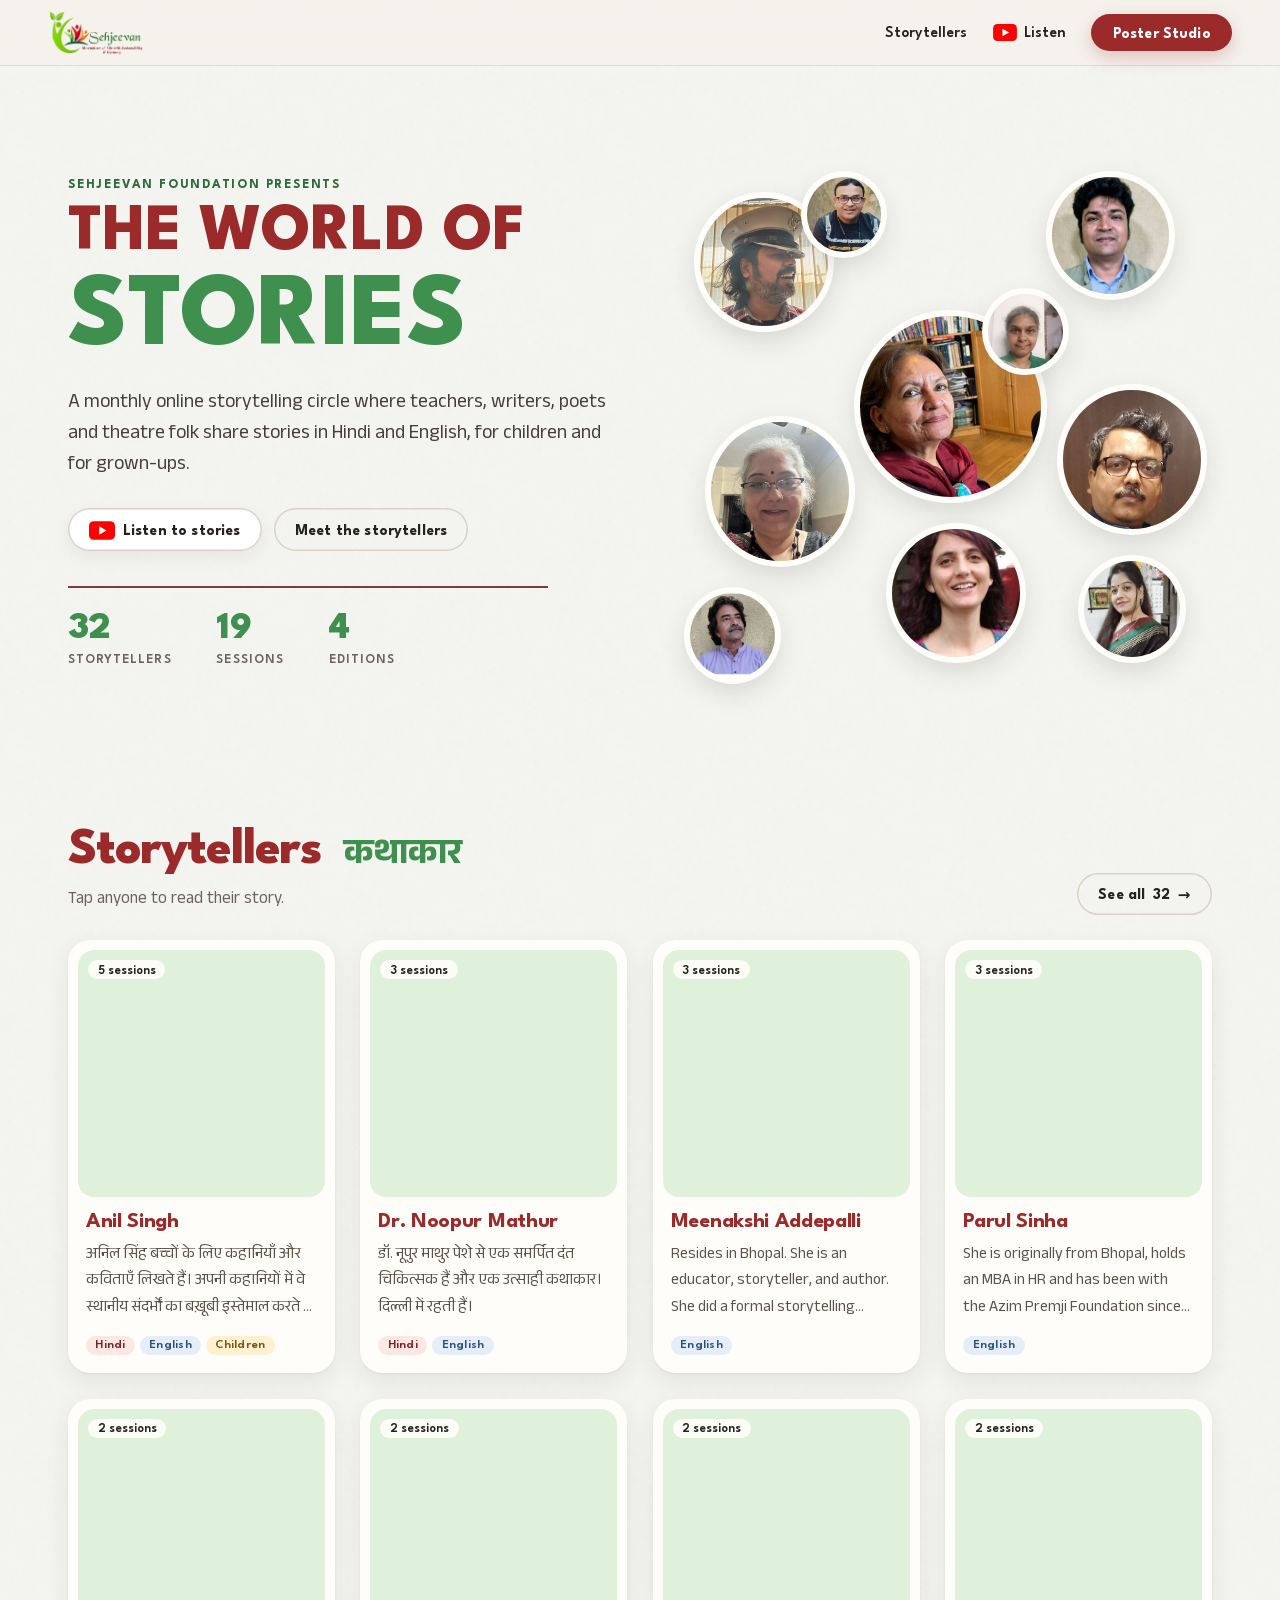
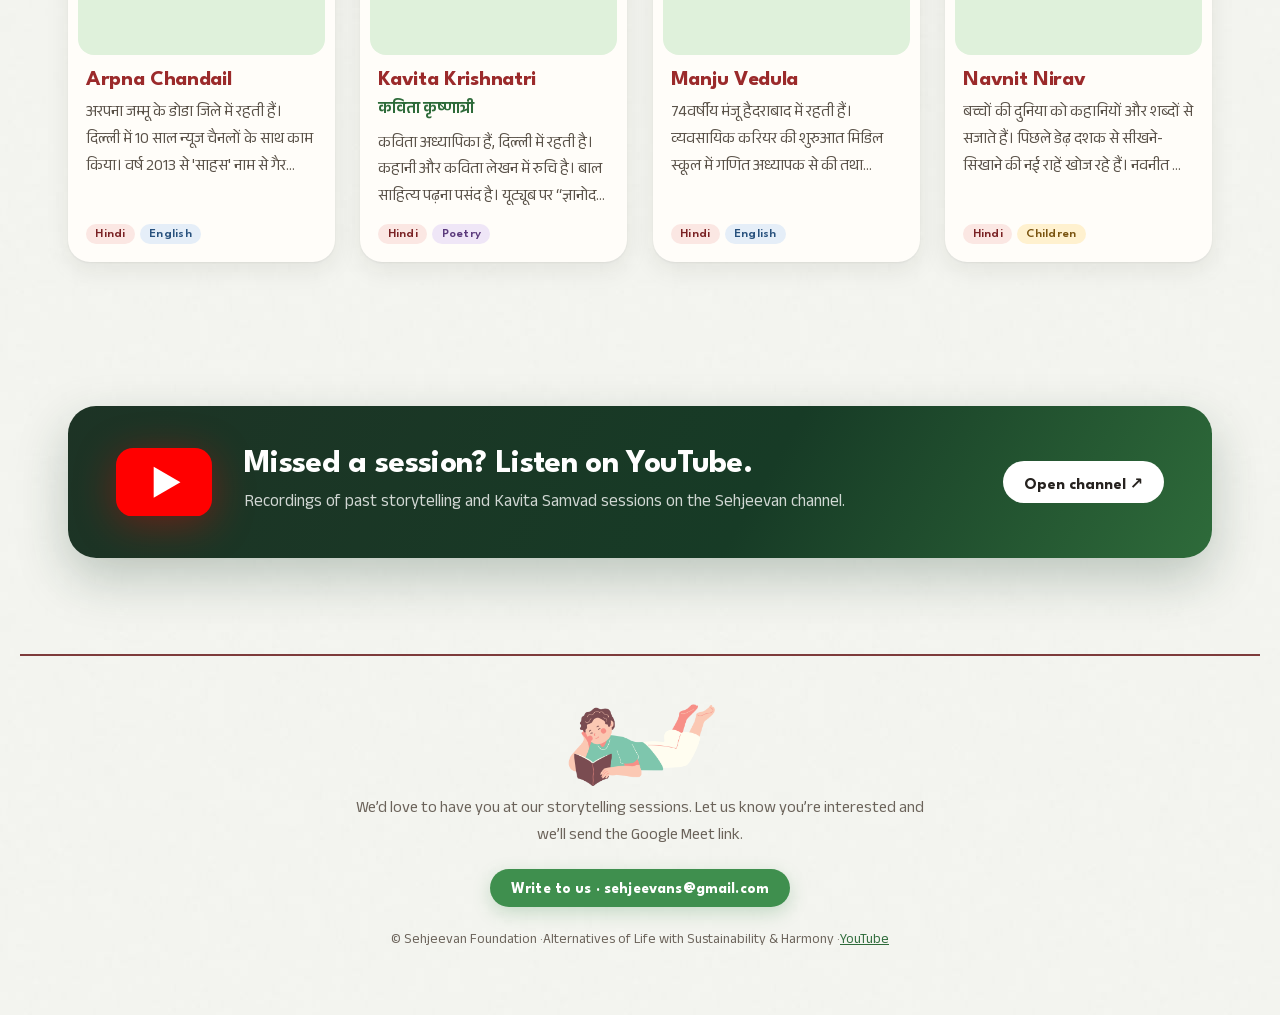
==== commit 76816d4e: "Add contact email; all-caps red/green title and brand colours throughout - sehjeevans@gmail.com in t" ====
--- a/index.html
+++ b/index.html
@@ -68,6 +68,7 @@
   <footer class="site-foot">
     <img src="assets/img/reader.png" alt="" class="foot-reader">
     <p>We’d love to have you at our storytelling sessions. Let us know you’re interested and we’ll send the Google Meet link.</p>
+    <a class="btn btn-green foot-mail" href="mailto:sehjeevans@gmail.com?subject=Joining%20The%20World%20of%20Stories">Write to us · sehjeevans@gmail.com</a>
     <p class="small">© Sehjeevan Foundation · Alternatives of Life with Sustainability &amp; Harmony · <a href="https://www.youtube.com/@Sehjeevan/videos" target="_blank" rel="noopener">YouTube</a></p>
   </footer>
 
--- a/css/site.css
+++ b/css/site.css
@@ -5,14 +5,14 @@
   padding: clamp(32px, 7vw, 96px) clamp(16px, 4vw, 48px) clamp(24px, 5vw, 72px);
 }
 .eyebrow { font-family: var(--sans); font-weight: 700; text-transform: uppercase; letter-spacing: .14em; font-size: .8rem; color: var(--green-deep); margin: 0 0 .8rem; }
-.wordmark { margin: 0; font-family: var(--display); font-weight: 800; line-height: .9; letter-spacing: -.035em; }
-.wordmark .wm-red { display: block; color: var(--ink); font-weight: 600; font-size: clamp(2.6rem, 6vw, 4.8rem); }
-.wordmark .wm-green { display: block; color: var(--green); font-size: clamp(4.2rem, 11vw, 8.8rem); margin-top: .05em; }
+.wordmark { margin: 0; font-family: var(--display); font-weight: 800; line-height: .9; letter-spacing: -.01em; text-transform: uppercase; }
+.wordmark .wm-red { display: block; color: var(--red); font-size: clamp(2.4rem, 5.2vw, 4.4rem); }
+.wordmark .wm-green { display: block; color: var(--green); font-size: clamp(3.3rem, 8.2vw, 6.9rem); margin-top: .08em; }
 .lede { font-size: clamp(1.05rem, 1.6vw, 1.22rem); line-height: 1.6; color: #463f38; max-width: 34rem; margin: 1.4rem 0 1.6rem; }
 .hero-cta { display: flex; flex-wrap: wrap; gap: .75rem; }
 .stats { display: flex; gap: clamp(1.2rem, 4vw, 2.8rem); margin: 2.2rem 0 0; padding-top: 1.4rem; border-top: 2px solid var(--rule); max-width: 30rem; }
 .stats div { margin: 0; }
-.stats dt { font-family: var(--display); font-weight: 800; font-size: 2.4rem; color: var(--ink); line-height: 1; }
+.stats dt { font-family: var(--display); font-weight: 800; font-size: 2.4rem; color: var(--green); line-height: 1; }
 .stats dd { margin: .3rem 0 0; font-family: var(--sans); font-weight: 600; font-size: .82rem; text-transform: uppercase; letter-spacing: .08em; color: var(--muted); }
 
 .hero-mosaic { position: relative; aspect-ratio: 1 / 1; width: 100%; max-width: 560px; justify-self: center; }
@@ -34,7 +34,7 @@
 
 /* ---------- Sections ---------- */
 .section { max-width: 1240px; margin: 0 auto; padding: clamp(32px, 6vw, 72px) clamp(16px, 4vw, 48px); }
-.section-head h2 { font-family: var(--display); font-weight: 800; letter-spacing: -.02em; color: var(--ink); font-size: clamp(2.1rem, 4.4vw, 3.2rem); margin: 0; line-height: 1; }
+.section-head h2 { font-family: var(--display); font-weight: 800; letter-spacing: -.02em; color: var(--red); font-size: clamp(2.1rem, 4.4vw, 3.2rem); margin: 0; line-height: 1; }
 .section-head h2 .hi { font-family: 'Anek Devanagari', sans-serif; font-weight: 700; text-transform: none; color: var(--green); font-size: .7em; margin-left: .3em; }
 .section-head p { color: var(--muted); margin: .6rem 0 0; font-size: 1.05rem; }
 
@@ -66,7 +66,7 @@
 .card:hover .frame img { scale: 1.05; }
 .card .times { position: absolute; left: 10px; top: 10px; z-index: 2; font-family: var(--sans); font-weight: 600; font-size: .8rem; background: rgba(255, 253, 249, .92); color: var(--ink); padding: .35em .75em .2em; border-radius: 999px; }
 .card-body { padding: 14px 8px 8px; display: flex; flex-direction: column; flex: 1; }
-.card h3 { font-family: var(--display); font-weight: 700; color: var(--ink); font-size: 1.35rem; letter-spacing: -.015em; margin: 0; line-height: 1.1; }
+.card h3 { font-family: var(--display); font-weight: 700; color: var(--red); font-size: 1.35rem; letter-spacing: -.015em; margin: 0; line-height: 1.1; }
 .card .hi-name { font-weight: 600; color: var(--green-deep); font-size: 1.02rem; margin-top: .15rem; }
 .card .snippet { color: #5a5249; font-size: .98rem; line-height: 1.7; margin: .5rem 0 .8rem; max-height: 5.1em; display: -webkit-box; -webkit-line-clamp: 3; -webkit-box-orient: vertical; overflow: hidden; }
 .card .tags { display: flex; flex-wrap: wrap; gap: .3rem; margin-top: auto; }
@@ -101,7 +101,7 @@
 /* ---------- Page bits ---------- */
 .section-head.split { display: flex; justify-content: space-between; align-items: flex-end; gap: 1rem; flex-wrap: wrap; margin-bottom: 1.6rem; }
 .page-top { padding-top: clamp(28px, 5vw, 64px); }
-.page-title { font-family: var(--display); font-weight: 800; letter-spacing: -.03em; font-size: clamp(2.6rem, 6vw, 4.6rem); line-height: .95; margin: 0; }
+.page-title { font-family: var(--display); font-weight: 800; letter-spacing: -.03em; color: var(--red); font-size: clamp(2.6rem, 6vw, 4.6rem); line-height: .95; margin: 0; }
 .page-title .hi { font-family: 'Anek Devanagari', sans-serif; font-weight: 600; color: var(--green); font-size: .5em; letter-spacing: 0; margin-left: .2em; }
 .page-top .section-head > p:last-child { color: var(--muted); font-size: 1.1rem; margin: .7rem 0 0; }
 
@@ -120,7 +120,7 @@
 .profile-side .thumbs button[aria-pressed="true"] { border-color: var(--green); }
 .profile-side .thumbs img { width: 100%; height: 100%; object-fit: cover; }
 .profile-main { padding: 30px 32px 28px; overflow: auto; max-height: calc(100vh - 32px); }
-.profile-main h2 { font-family: var(--display); font-weight: 800; letter-spacing: -.02em; color: var(--ink); font-size: 2.3rem; line-height: 1; margin: 0 40px 0 0; }
+.profile-main h2 { font-family: var(--display); font-weight: 800; letter-spacing: -.02em; color: var(--red); font-size: 2.3rem; line-height: 1; margin: 0 40px 0 0; }
 .profile-main .hi-name { font-weight: 600; font-size: 1.2rem; color: var(--green-deep); margin-top: .3rem; }
 .profile-main .tags { display: flex; flex-wrap: wrap; gap: .35rem; margin: .9rem 0 1rem; }
 .lang-toggle { display: inline-flex; background: var(--paper); border-radius: 999px; padding: 3px; margin-bottom: .6rem; }
@@ -144,9 +144,10 @@
 
 
 /* ---------- Footer ---------- */
-.site-foot { text-align: center; padding: 48px 16px 110px; color: var(--muted); border-top: 2px solid var(--rule); max-width: 1240px; margin: 24px auto 0; }
+.site-foot { text-align: center; padding: 48px 16px 56px; color: var(--muted); border-top: 2px solid var(--rule); max-width: 1240px; margin: 24px auto 0; }
 .site-foot p { max-width: 36rem; margin: .4rem auto; }
 .site-foot .small { font-size: .85rem; }
+.foot-mail { margin: .8rem 0 1rem; }
 .foot-reader { width: 150px; margin: 0 auto 10px; }
 
 /* ---------- Scroll reveal ---------- */
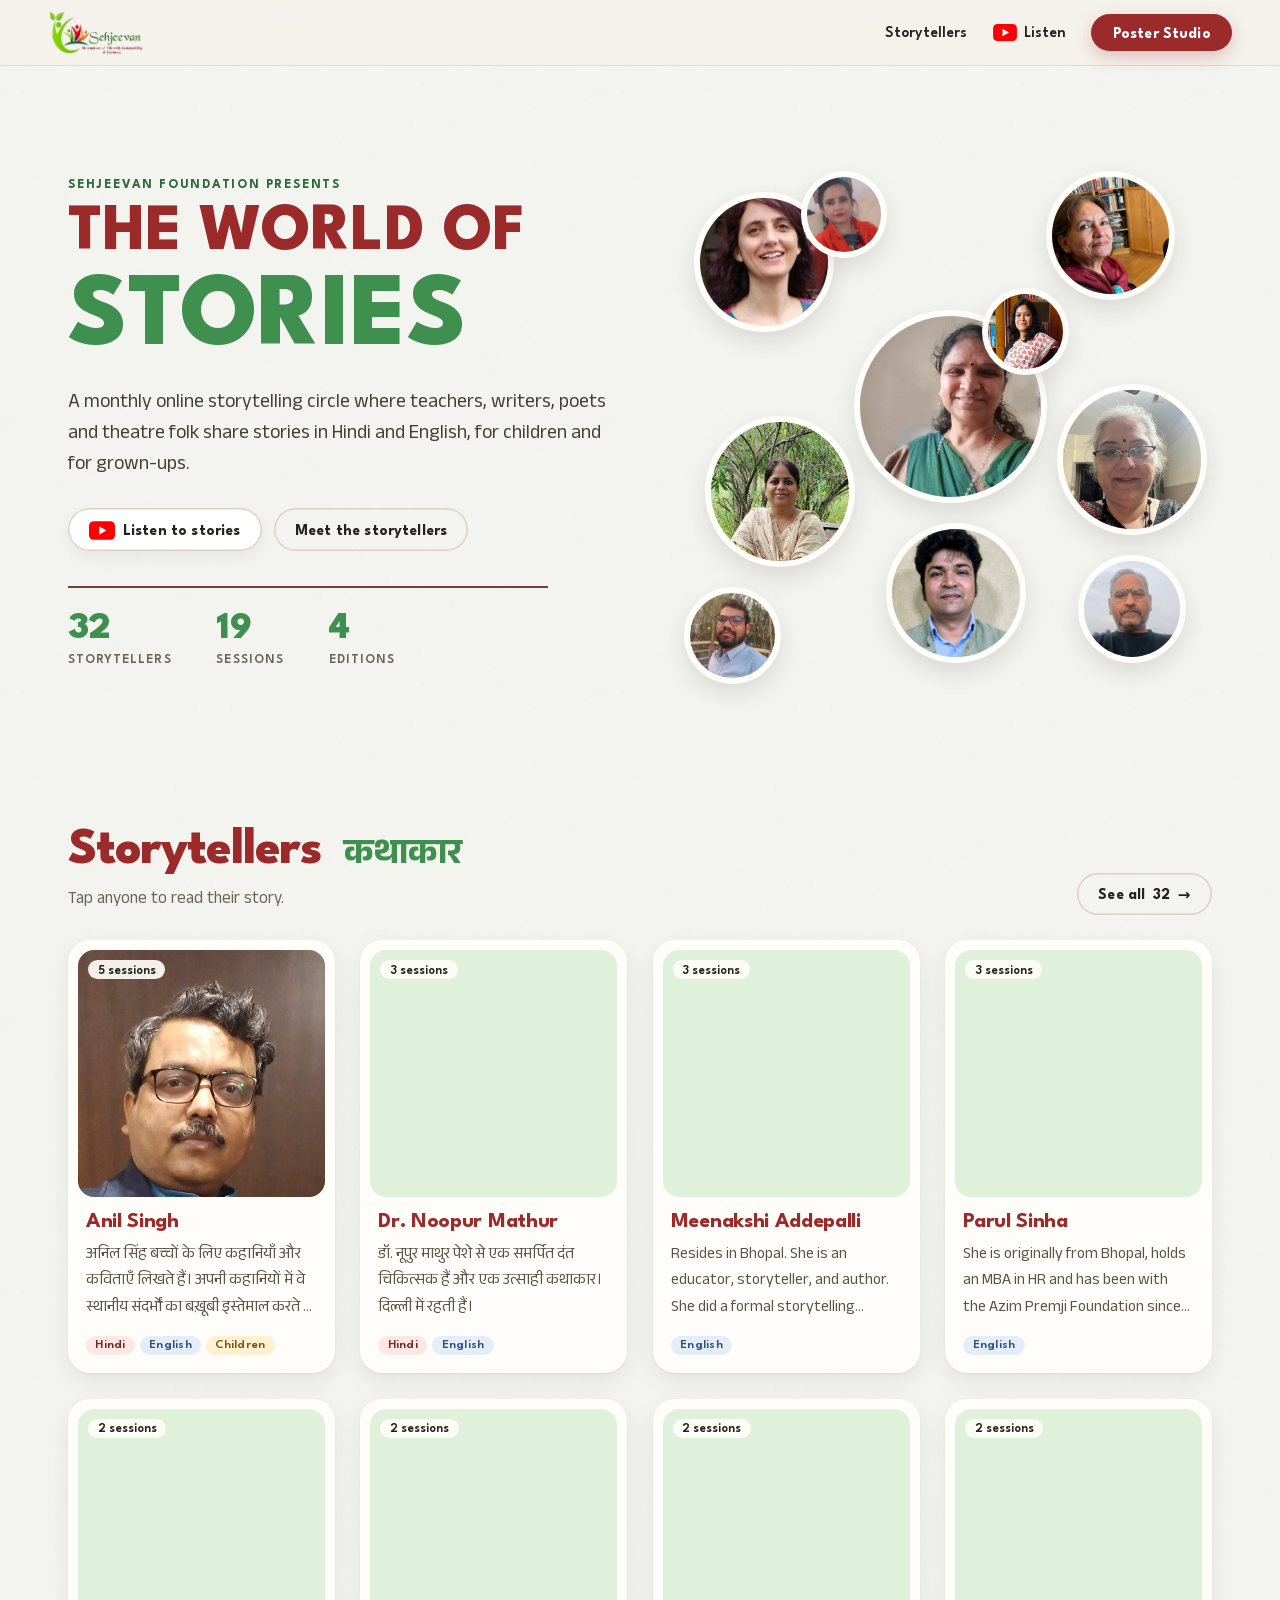
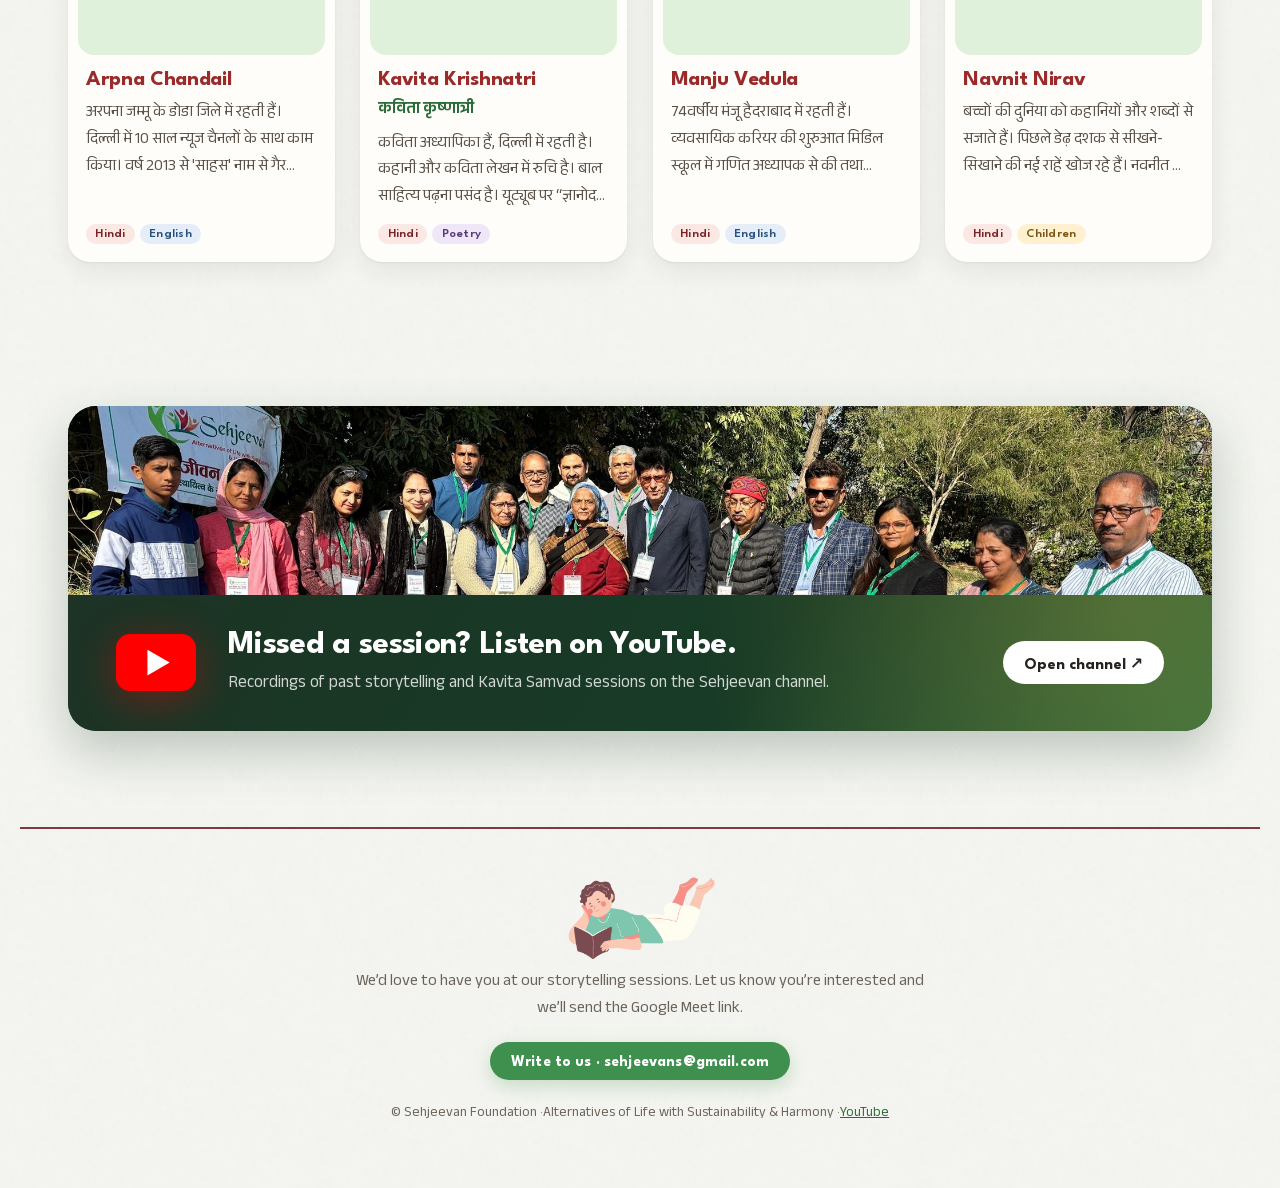
==== commit b4541dcf: "Home: team photo across the top of the YouTube banner Co-Authored-By: Claude Opus 5 <noreply@anthrop" ====
--- a/index.html
+++ b/index.html
@@ -54,12 +54,15 @@
 
     <section class="section">
       <a class="yt-band reveal" href="https://www.youtube.com/@Sehjeevan/videos" target="_blank" rel="noopener">
-        <svg viewBox="0 0 28 20" class="yt-big" aria-hidden="true"><rect width="28" height="20" rx="5" fill="#FF0000"/><path d="M11 5.5v9l7.8-4.5L11 5.5Z" fill="#fff"/></svg>
-        <span class="yt-copy">
-          <b>Missed a session? Listen on YouTube.</b>
-          <span>Recordings of past storytelling and Kavita Samvad sessions on the Sehjeevan channel.</span>
+        <img class="yt-photo" src="assets/img/sehjeevan-team.jpg" alt="The Sehjeevan community together at a gathering" loading="lazy">
+        <span class="yt-row">
+          <svg viewBox="0 0 28 20" class="yt-big" aria-hidden="true"><rect width="28" height="20" rx="5" fill="#FF0000"/><path d="M11 5.5v9l7.8-4.5L11 5.5Z" fill="#fff"/></svg>
+          <span class="yt-copy">
+            <b>Missed a session? Listen on YouTube.</b>
+            <span>Recordings of past storytelling and Kavita Samvad sessions on the Sehjeevan channel.</span>
+          </span>
+          <span class="yt-go">Open channel ↗</span>
         </span>
-        <span class="yt-go">Open channel ↗</span>
       </a>
     </section>
 
--- a/css/site.css
+++ b/css/site.css
@@ -86,17 +86,20 @@
 .btn-yt:hover { box-shadow: inset 0 0 0 1.5px #ff0000, 0 6px 18px rgba(255, 0, 0, .12); }
 .nav-yt { display: inline-flex; align-items: center; gap: .45rem; }
 .yt-band {
-  display: flex; align-items: center; gap: clamp(16px, 3vw, 32px); text-decoration: none; color: #fff;
-  background: linear-gradient(120deg, #1d3325 0%, #173b26 60%, #2e6b3a 100%); border-radius: 28px; padding: clamp(22px, 4vw, 40px) clamp(22px, 4vw, 48px);
+  display: block; overflow: hidden; text-decoration: none; color: #fff; background: #173b26; border-radius: 28px;
   box-shadow: 0 20px 50px rgba(23, 59, 38, .25); transition: transform .3s cubic-bezier(.2, .7, .3, 1);
 }
 .yt-band:hover { transform: translateY(-3px); }
-.yt-big { width: clamp(64px, 9vw, 96px); flex: none; filter: drop-shadow(0 8px 20px rgba(255, 0, 0, .35)); }
+.yt-photo { width: 100%; aspect-ratio: 2000 / 330; object-fit: cover; transition: scale .8s cubic-bezier(.2, .7, .3, 1); }
+.yt-band:hover .yt-photo { scale: 1.02; }
+.yt-row { position: relative; display: flex; align-items: center; gap: clamp(16px, 3vw, 32px); padding: clamp(20px, 3vw, 32px) clamp(22px, 4vw, 48px);
+  background: radial-gradient(circle at 92% 0%, rgba(244, 185, 66, .22), transparent 40%), linear-gradient(120deg, #1d3325 0%, #173b26 60%, #2e6b3a 100%); }
+.yt-big { width: clamp(56px, 7vw, 80px); flex: none; filter: drop-shadow(0 8px 20px rgba(255, 0, 0, .35)); }
 .yt-copy { flex: 1; }
 .yt-copy b { display: block; font-family: var(--display); font-weight: 700; font-size: clamp(1.4rem, 2.6vw, 2.1rem); letter-spacing: -.02em; line-height: 1.1; }
 .yt-copy span { display: block; opacity: .8; margin-top: .4rem; font-size: 1.05rem; }
 .yt-go { flex: none; font-family: var(--sans); font-weight: 700; background: #fff; color: var(--ink); border-radius: 999px; padding: .8em 1.3em .65em; }
-@media (max-width: 640px) { .yt-band { flex-wrap: wrap; } .yt-go { width: 100%; text-align: center; } }
+@media (max-width: 640px) { .yt-photo { aspect-ratio: 16 / 7; object-position: 30% 50%; } .yt-row { flex-wrap: wrap; } .yt-go { width: 100%; text-align: center; } }
 
 /* ---------- Page bits ---------- */
 .section-head.split { display: flex; justify-content: space-between; align-items: flex-end; gap: 1rem; flex-wrap: wrap; margin-bottom: 1.6rem; }
